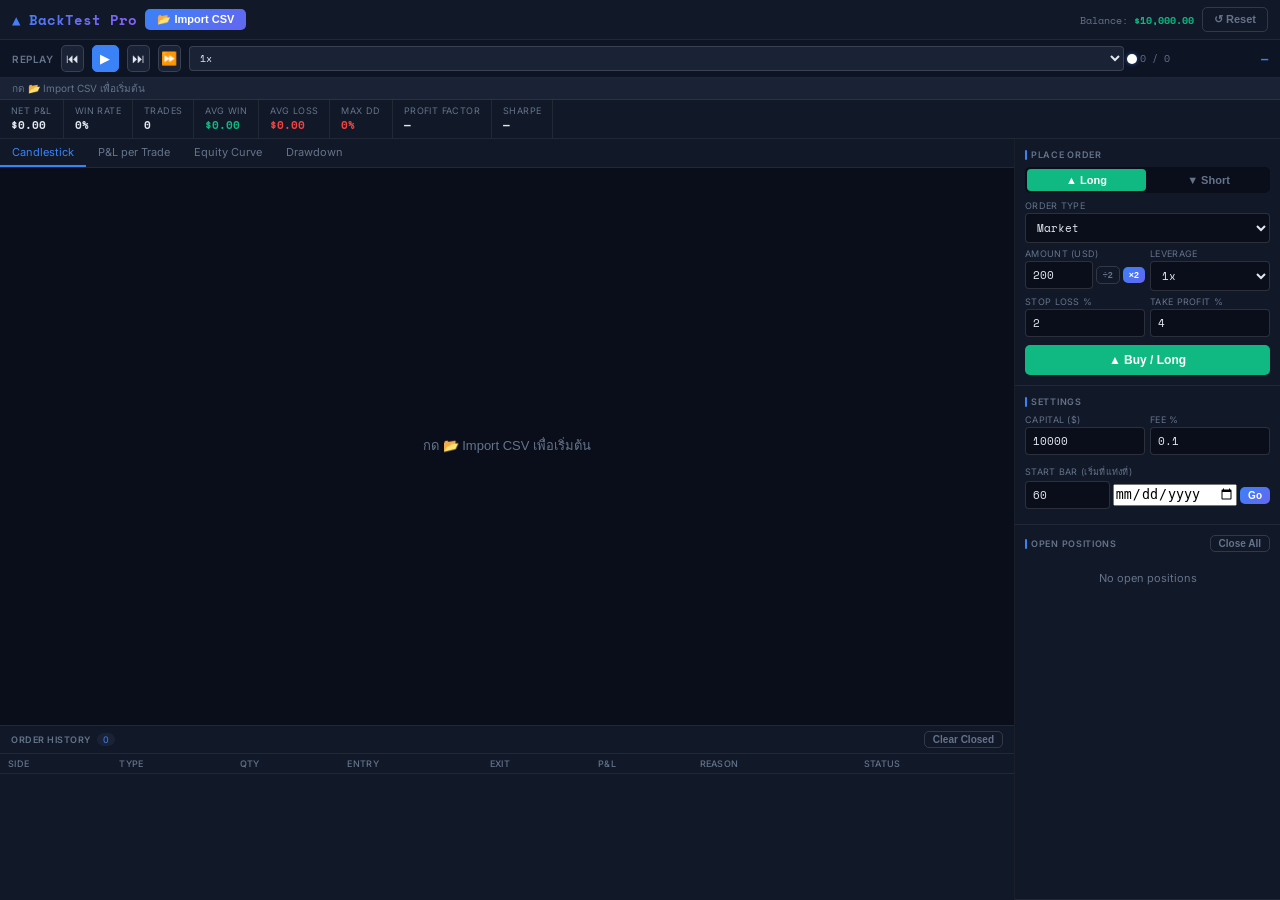
==== backtest-pro.html @ 5b7531d0 "add close all open position" ====
<!DOCTYPE html>
<html lang="th">
<head>
<meta charset="UTF-8">
<meta name="viewport" content="width=device-width, initial-scale=1.0">
<title>BackTest Pro</title>
<link rel="stylesheet" href="style.css">
</head>
<body>

<!-- ── TOP BAR ── -->
<div class="topbar">
  <div class="logo">▲ BackTest Pro</div>

  <!-- CSV info pills (shown when CSV loaded) -->
  <div class="csv-info" id="csvInfo" style="display:none">
    <span class="csv-pill" id="csvSymPill">—</span>
    <span class="tf-pill" id="csvTfPill">—</span>
    <span style="font-size:10px;color:var(--muted)" id="csvRowsPill"></span>
  </div>

  <button class="abtn" style="padding:4px 12px;font-size:11px" onclick="document.getElementById('csvPanel').classList.toggle('show')">📂 Import CSV</button>

  <div class="spacer"></div>
  <div class="bal"><span>Balance: </span><span id="balVal">$10,000.00</span></div>
  <button class="abtn ghost" onclick="resetSession()">↺ Reset</button>
</div>

<!-- ── CSV IMPORT PANEL ── -->
<div class="csv-panel" id="csvPanel">
  <!-- Drop Zone -->
  <div class="drop-zone" id="dropZone">
    <input type="file" accept=".csv" id="csvFileInput" onchange="handleFileSelect(event)">
    <div class="drop-icon">📊</div>
    <div class="drop-title">ลาก CSV จาก TradingView มาวางที่นี่</div>
    <div class="drop-sub">หรือ <span>คลิกเพื่อเลือกไฟล์</span> — รองรับ format: <code style="color:var(--accent)">time,open,high,low,close</code></div>
    <div class="drop-sub" style="margin-top:4px">ชื่อไฟล์ เช่น <code style="color:var(--purple)">PEPPERSTONE_XAUUSD__1W.csv</code> → ระบบจะดึง Symbol และ TF ให้อัตโนมัติ</div>
  </div>

  <!-- Loaded Info -->
  <div class="csv-loaded-info" id="csvLoadedInfo" style="display:none">
    <div class="csv-meta">
      <div class="csv-meta-label">Symbol</div>
      <div class="csv-meta-val" id="metaSym">—</div>
    </div>
    <div class="csv-meta">
      <div class="csv-meta-label">Timeframe</div>
      <div class="csv-meta-val" id="metaTf">—</div>
    </div>
    <div class="csv-meta">
      <div class="csv-meta-label">Bars</div>
      <div class="csv-meta-val" id="metaBars">—</div>
    </div>
    <div class="csv-meta">
      <div class="csv-meta-label">From</div>
      <div class="csv-meta-val" id="metaFrom">—</div>
    </div>
    <div class="csv-meta">
      <div class="csv-meta-label">To</div>
      <div class="csv-meta-val" id="metaTo">—</div>
    </div>
    <button class="csv-close-btn" onclick="clearCsv()">✕ Remove</button>
  </div>
</div>

<!-- ── REPLAY BAR ── -->
<div class="replay-bar">
  <span class="replay-label">Replay</span>
  <button class="rc-btn" onclick="stepBack()">⏮</button>
  <button class="rc-btn play-btn" id="playBtn" onclick="togglePlay()">▶</button>
  <button class="rc-btn" onclick="stepNext()">⏭</button>
  <button class="rc-btn" onclick="goToEnd()">⏩</button>
  <select class="speed-sel" id="speedSel" onchange="S.speed=+this.value">
    <option value="800">0.5x</option>
    <option value="400" selected>1x</option>
    <option value="200">2x</option>
    <option value="80">5x</option>
    <option value="30">10x</option>
  </select>
  <div class="progress-wrap">
    <div class="progress-track" id="pTrack" onclick="seekBar(event)">
      <div class="progress-fill" id="pFill" style="width:0%"></div>
      <div class="progress-thumb" id="pThumb" style="left:0%"></div>
    </div>
  </div>
  <span class="bar-counter" id="barCnt">0 / 0</span>
  <span class="cur-price-el" id="curPriceEl">—</span>
</div>

<!-- STATUS -->
<div class="status-bar">
  <div class="spinner" id="spinner"></div>
  <span id="statusMsg">กด 📂 Import CSV เพื่อเริ่มต้น</span>
</div>

<!-- STATS -->
<div class="stats-bar">
  <div class="stat"><div class="slbl">Net P&L</div><div class="sval w" id="s_pnl">$0.00</div></div>
  <div class="stat"><div class="slbl">Win Rate</div><div class="sval w" id="s_wr">0%</div></div>
  <div class="stat"><div class="slbl">Trades</div><div class="sval w" id="s_tr">0</div></div>
  <div class="stat"><div class="slbl">Avg Win</div><div class="sval g" id="s_aw">$0.00</div></div>
  <div class="stat"><div class="slbl">Avg Loss</div><div class="sval r" id="s_al">$0.00</div></div>
  <div class="stat"><div class="slbl">Max DD</div><div class="sval r" id="s_dd">0%</div></div>
  <div class="stat"><div class="slbl">Profit Factor</div><div class="sval w" id="s_pf">—</div></div>
  <div class="stat"><div class="slbl">Sharpe</div><div class="sval w" id="s_sh">—</div></div>
</div>

<!-- MAIN -->
<div class="main">
  <div class="center">
    <div class="ctabs">
      <div class="ctab active" onclick="setTab(this,'candle')">Candlestick</div>
      <div class="ctab" onclick="setTab(this,'pnl')">P&L per Trade</div>
      <div class="ctab" onclick="setTab(this,'equity')">Equity Curve</div>
      <div class="ctab" onclick="setTab(this,'dd')">Drawdown</div>
    </div>
    <div class="chart-wrap" id="chartWrap"><canvas id="cv"></canvas></div>
    <div class="ord-panel">
      <div class="phdr">
        <span class="ptitle">Order History</span>
        <span class="badge" id="ordCnt">0</span>
        <div style="flex:1"></div>
        <button class="abtn ghost" style="padding:2px 8px;font-size:10px" onclick="clearClosed()">Clear Closed</button>
      </div>
      <div class="tbl-wrap">
        <table>
          <thead><tr>
            <th>Side</th><th>Type</th><th>Qty</th>
            <th>Entry</th><th>Exit</th><th>P&L</th><th>Reason</th><th>Status</th>
          </tr></thead>
          <tbody id="ordBody"></tbody>
        </table>
      </div>
    </div>
  </div>

  <!-- RIGHT PANEL -->
  <div class="right">
    <div class="psec">
      <div class="stitle">Place Order</div>
      <div class="side-tgl">
        <button class="sbtn long active" id="bL" onclick="setSide('long')">▲ Long</button>
        <button class="sbtn short" id="bS" onclick="setSide('short')">▼ Short</button>
      </div>
      <div class="frow">
        <div class="flbl">Order Type</div>
        <select id="oType" onchange="togglePRow()">
          <option value="market">Market</option>
          <option value="limit">Limit</option>
          <option value="stop">Stop Market</option>
        </select>
      </div>
      <div class="frow" id="pRow" style="display:none">
        <div class="flbl">Price</div>
        <input type="number" id="oPrice" placeholder="0.00" step="0.01">
      </div>
      <div class="fg2">
        <div class="frow">
          <div class="flbl">Amount (USD)</div>
          <div style="display:flex;gap:3px;align-items:center">
            <input type="number" id="oQty" value="200" min="1" style="flex:1">
            <button class="abtn ghost" style="padding:3px 6px;font-size:9px;white-space:nowrap" onclick="document.getElementById('oQty').value=Math.round(+document.getElementById('oQty').value/2)">÷2</button>
            <button class="abtn" style="padding:3px 6px;font-size:9px;white-space:nowrap" onclick="document.getElementById('oQty').value=+document.getElementById('oQty').value*2">×2</button>
          </div>
        </div>
        <div class="frow"><div class="flbl">Leverage</div>
          <select id="oLev">
            <option value="1" selected>1x</option><option value="2">2x</option>
            <option value="5">5x</option><option value="10">10x</option><option value="20">20x</option>
          </select>
        </div>
      </div>
      <div class="fg2">
        <div class="frow"><div class="flbl">Stop Loss %</div><input type="number" id="oSL" value="2" min="0" step="0.1"></div>
        <div class="frow"><div class="flbl">Take Profit %</div><input type="number" id="oTP" value="4" min="0" step="0.1"></div>
      </div>
      <button class="subbtn long" id="subBtn" onclick="placeOrder()">▲ Buy / Long</button>
    </div>

    <div class="psec">
      <div class="stitle">Settings</div>
      <div class="fg2">
        <div class="frow"><div class="flbl">Capital ($)</div><input type="number" id="cCap" value="10000" min="100"></div>
        <div class="frow"><div class="flbl">Fee %</div><input type="number" id="cFee" value="0.1" step="0.01"></div>
      </div>
      <div class="frow" style="margin-top:5px">
        <div class="flbl">Start Bar (เริ่มที่แท่งที่)</div>
        <div style="display:flex;gap:3px;align-items:center">
          <input type="number" id="startBarInput" value="60" min="1" style="flex:1" placeholder="Bar #">
          <input type="date" id="startDateInput" style="flex:1" title="Start from date">
          <button class="abtn" style="padding:3px 8px;font-size:10px" onclick="jumpToStartBar()">Go</button>
        </div>
      </div>
    </div>

    <div class="psec" style="flex:1;overflow:hidden;display:flex;flex-direction:column">
      <div class="stitle">
        Open Positions <span style="color:var(--accent);font-size:9px" id="openCount"></span>
        <button class="abtn ghost" style="padding:2px 8px;font-size:10px;margin-left:auto" onclick="closeAllPositions()">Close All</button>
      </div>
      <div class="pos-list" id="posList"><div class="empty">No open positions</div></div>
    </div>
  </div>
</div>

<div class="notif" id="notif"></div>

<script>
// ── STATE ─────────────────────────────────────────────────────────────────
const S = {
  source: 'csv',
  sym: '', tf: '',
  side: 'long', bal: 10000, startBal: 10000,
  allBars: [], visIdx: 0,
  orders: [], oid: 1, tab: 'candle',
  playing: false, playTimer: null, speed: 400,
  csvMeta: null,
  panOffset: 0, isPanning: false, panStartX: 0, panStartOffset: 0,
  viewBars: 80,  // number of visible bars in viewport
  mouseX: 0, mouseY: 0, hoveredBar: null
};

// ── CANVAS ────────────────────────────────────────────────────────────────
const cv = document.getElementById('cv');
const ctx = cv.getContext('2d');
function resize() {
  const r = document.getElementById('chartWrap').getBoundingClientRect();
  const dpr = window.devicePixelRatio || 1;
  cv.width = r.width * dpr; cv.height = r.height * dpr;
  cv.style.width = r.width + 'px'; cv.style.height = r.height + 'px';
  ctx.scale(dpr, dpr); draw();
}
window.addEventListener('resize', resize);

// ── SOURCE SWITCH ─────────────────────────────────────────────────────────
function switchSource(src) {
  S.source = 'csv';
  document.getElementById('csvPanel').classList.add('show');
  if (S.csvMeta) document.getElementById('csvInfo').style.display = 'flex';
}

// ── CSV IMPORT ────────────────────────────────────────────────────────────
// Drag-and-drop
const dropZone = document.getElementById('dropZone');
dropZone.addEventListener('dragover', e => { e.preventDefault(); dropZone.classList.add('drag-over'); });
dropZone.addEventListener('dragleave', () => dropZone.classList.remove('drag-over'));
dropZone.addEventListener('drop', e => {
  e.preventDefault(); dropZone.classList.remove('drag-over');
  const file = e.dataTransfer.files[0];
  if (file) parseCSVFile(file);
});

function handleFileSelect(e) {
  const file = e.target.files[0];
  if (file) parseCSVFile(file);
}

function parseCSVFile(file) {
  setStatus('loading', `กำลังอ่านไฟล์ ${file.name}...`);
  const reader = new FileReader();
  reader.onload = ev => {
    try {
      const text = ev.target.result;
      const meta = parseFilename(file.name);
      const bars = parseCSVText(text);
      if (!bars.length) throw new Error('ไม่พบข้อมูลในไฟล์');

      S.allBars = bars;
      S.csvMeta = { ...meta, filename: file.name };
      S.source = 'csv';
      S.sym = meta.sym;
      S.tf = meta.tf;
      S.visIdx = Math.min(60, bars.length);
      S.orders = []; S.oid = 1;
      S.startBal = +document.getElementById('cCap').value || 10000;
      S.bal = S.startBal;

      // Update UI
      document.getElementById('csvPanel').classList.add('show');

      // Show loaded info
      document.getElementById('csvLoadedInfo').style.display = 'flex';
      document.getElementById('dropZone').style.display = 'none';
      document.getElementById('metaSym').textContent = meta.sym;
      document.getElementById('metaTf').textContent = meta.tf;
      document.getElementById('metaBars').textContent = bars.length;
      document.getElementById('metaFrom').textContent = formatDate(bars[0].t);
      document.getElementById('metaTo').textContent = formatDate(bars[bars.length - 1].t);

      // Set date input min/max values
      const dateInput = document.getElementById('startDateInput');
      dateInput.min = formatDate(bars[0].t);
      dateInput.max = formatDate(bars[bars.length - 1].t);
      dateInput.value = ''; // Clear previous selection

      // Topbar pills
      document.getElementById('csvInfo').style.display = 'flex';
      document.getElementById('csvSymPill').style.display = 'inline-block';
      document.getElementById('csvSymPill').textContent = meta.sym;
      document.getElementById('csvTfPill').textContent = meta.tf;
      document.getElementById('csvRowsPill').textContent = bars.length + ' bars';

      setStatus('ok', `✓ โหลด CSV สำเร็จ: ${meta.sym} ${meta.tf} | ${bars.length} แท่งเทียน | UTC`);
      notif(`📂 โหลด ${meta.sym} ${meta.tf} สำเร็จ — ${bars.length} แท่ง`, 'csv');
      refreshAll();
    } catch (e) {
      setStatus('err', '❌ ' + e.message);
      notif('อ่านไฟล์ไม่ได้: ' + e.message, 'warn');
    }
  };
  reader.readAsText(file);
}

// Parse filename: PEPPERSTONE_XAUUSD__1W.csv → { sym: 'XAUUSD', tf: '1W' }
function parseFilename(name) {
  // Remove extension
  const base = name.replace(/\.csv$/i, '');
  // Split by _ or __
  const parts = base.split(/_{1,2}/);
  // TF is usually last part: 1W, 1D, 4H, 1H, 15, 5, etc.
  const tfMap = { '1W':'1W','1D':'1D','4H':'4H','1H':'1H','30':'30m','15':'15m','5':'5m','1':'1m','1MO':'1Mo','1WK':'1W' };
  let tf = '—', sym = '—';
  const lastPart = parts[parts.length - 1].toUpperCase();
  tf = tfMap[lastPart] || lastPart;
  // Symbol: try 2nd part from common broker_SYMBOL__TF pattern
  if (parts.length >= 2) {
    // Find the part that looks like a symbol (not TF, not exchange name)
    // Usually format: BROKER_SYMBOL__TF or EXCHANGE_SYMBOL_TF
    const candidates = parts.slice(1, -1).filter(p => p && p !== '');
    sym = candidates.join('_') || parts[0];
  } else {
    sym = parts[0];
  }
  return { sym: sym.toUpperCase(), tf };
}

// Parse CSV text: supports time,open,high,low,close (with optional volume)
function parseCSVText(text) {
  const lines = text.trim().split('\n');
  if (lines.length < 2) throw new Error('ไฟล์ต้องมีอย่างน้อย 2 บรรทัด');
  const header = lines[0].toLowerCase().split(',').map(h => h.trim());
  const ti = header.indexOf('time');
  const oi = header.indexOf('open');
  const hi = header.indexOf('high');
  const li = header.indexOf('low');
  const ci = header.indexOf('close');
  if (ti < 0 || oi < 0 || hi < 0 || li < 0 || ci < 0)
    throw new Error('ต้องมีคอลัมน์ time,open,high,low,close');

  const bars = [];
  for (let i = 1; i < lines.length; i++) {
    const row = lines[i].trim();
    if (!row) continue;
    const cols = row.split(',');
    const timeStr = cols[ti]?.trim();
    const o = parseFloat(cols[oi]);
    const h = parseFloat(cols[hi]);
    const l = parseFloat(cols[li]);
    const c = parseFloat(cols[ci]);
    if (!timeStr || isNaN(o) || isNaN(h) || isNaN(l) || isNaN(c)) continue;
    // Parse time: supports Unix timestamps, "2020-07-06", "2020-07-06 00:00:00", "2020-07-06T00:00:00"
    let ts;
    if (/^\d{10}$/.test(timeStr)) {
      // Unix timestamp (10 digits)
      ts = parseInt(timeStr) * 1000; // Convert to milliseconds
    } else if (/^\d{13}$/.test(timeStr)) {
      // Unix timestamp in milliseconds (13 digits)
      ts = parseInt(timeStr);
    } else {
      // Date string format
      ts = Date.parse(timeStr.includes(' ') ? timeStr.replace(' ', 'T') + 'Z' : timeStr + 'T00:00:00Z');
      if (isNaN(ts)) ts = new Date(timeStr).getTime();
    }
    if (isNaN(ts)) continue;
    bars.push({ t: ts, o, h, l, c });
  }
  return bars;
}

function clearCsv() {
  S.allBars = []; S.csvMeta = null; S.visIdx = 0;
  document.getElementById('csvLoadedInfo').style.display = 'none';
  document.getElementById('dropZone').style.display = 'block';
  document.getElementById('csvInfo').style.display = 'none';
  document.getElementById('csvFileInput').value = '';
  document.getElementById('startDateInput').value = '';
  document.getElementById('startDateInput').min = '';
  document.getElementById('startDateInput').max = '';
  setStatus('ok', 'ลบ CSV แล้ว — เลือกไฟล์ใหม่หรือสลับไป Yahoo Finance');
  refreshAll();
}

function formatDate(ms) {
  const d = new Date(ms);
  return d.getUTCFullYear() + '-' + String(d.getUTCMonth()+1).padStart(2,'0') + '-' + String(d.getUTCDate()).padStart(2,'0');
}


// ── REPLAY ────────────────────────────────────────────────────────────────
function bars() { return S.allBars.slice(0, S.visIdx); }
function lastBar() { return S.allBars[S.visIdx-1] || null; }

function jumpToStartBar() {
  let targetBar = null;
  
  // Check if date input has a value
  const dateInput = document.getElementById('startDateInput').value;
  const barInput = document.getElementById('startBarInput').value;
  
  if (dateInput) {
    // Find the bar closest to the selected date
    const targetDate = new Date(dateInput + 'T00:00:00Z').getTime();
    let closestIdx = 0;
    let minDiff = Math.abs(S.allBars[0].t - targetDate);
    
    for (let i = 1; i < S.allBars.length; i++) {
      const diff = Math.abs(S.allBars[i].t - targetDate);
      if (diff < minDiff) {
        minDiff = diff;
        closestIdx = i;
      }
    }
    targetBar = closestIdx + 1; // Convert to 1-based index
    // Update the bar input to show the found bar number
    document.getElementById('startBarInput').value = targetBar;
  } else if (barInput) {
    targetBar = +barInput;
  }
  
  if (!targetBar || targetBar < 1 || targetBar > S.allBars.length) {
    notif('Bar number out of range', 'warn'); 
    return; 
  }
  
  stopPlay();
  S.visIdx = targetBar;
  S.orders = []; S.oid = 1;
  S.startBal = +document.getElementById('cCap').value || 10000;
  S.bal = S.startBal;
  S.panOffset = 0;
  refreshAll();
  notif(`เริ่ม backtest ที่แท่งที่ ${targetBar}${dateInput ? ' (จากวันที่ ' + dateInput + ')' : ''}`, 'info');
}

function stepNext() { if (S.visIdx >= S.allBars.length) { stopPlay(); return; } S.visIdx++; checkSLTP(); refreshAll(); }
function stepBack() { if (S.visIdx <= 1) return; S.visIdx--; refreshAll(); }
function goToEnd() { stopPlay(); while (S.visIdx < S.allBars.length) { S.visIdx++; checkSLTP(); } refreshAll(); }
function togglePlay() { S.playing ? stopPlay() : startPlay(); }
function startPlay() {
  if (S.visIdx >= S.allBars.length) return;
  S.playing = true;
  document.getElementById('playBtn').textContent = '⏸';
  document.getElementById('playBtn').classList.add('playing');
  tick();
}
function stopPlay() {
  S.playing = false; clearTimeout(S.playTimer);
  document.getElementById('playBtn').textContent = '▶';
  document.getElementById('playBtn').classList.remove('playing');
}
function tick() {
  if (!S.playing) return;
  S.playTimer = setTimeout(() => { stepNext(); if (S.visIdx < S.allBars.length) tick(); else stopPlay(); }, S.speed);
}
function seekBar(e) {
  const r = document.getElementById('pTrack').getBoundingClientRect();
  const pct = Math.max(0, Math.min(1, (e.clientX - r.left) / r.width));
  const newIdx = Math.max(1, Math.round(pct * S.allBars.length));
  if (newIdx > S.visIdx) { S.visIdx = newIdx; checkSLTP(); } else S.visIdx = newIdx;
  refreshAll();
}

// ── SL / TP ───────────────────────────────────────────────────────────────
function checkSLTP() {
  const lb = lastBar(); if (!lb) return;
  const fee = +document.getElementById('cFee').value / 100;
  S.orders.filter(o => o.status === 'open').forEach(o => {
    if (o.sl) { const hit = o.side==='long' ? lb.l<=o.sl : lb.h>=o.sl; if (hit) { autoClose(o,o.sl,'SL',fee); return; } }
    if (o.tp) { const hit = o.side==='long' ? lb.h>=o.tp : lb.l<=o.tp; if (hit) { autoClose(o,o.tp,'TP',fee); } }
  });
}
function autoClose(o, xp, reason, feeRate) {
  const xFee = o.qty * o.lev * feeRate;
  const diff = o.side==='long' ? xp-o.ep : o.ep-xp;
  const pnl = (diff/o.ep)*o.qty*o.lev - o.fee - xFee;
  o.status='closed'; o.xp=xp; o.closeTime=lastBar()?.t||Date.now(); o.pnl=+pnl.toFixed(2); o.reason=reason;
  S.bal += o.qty+pnl;
  setTimeout(() => notif(`${reason} Hit! ${o.side.toUpperCase()} @ ${fmtP(xp)} | P&L: ${pnl>=0?'+':''}$${pnl.toFixed(2)}`, reason==='SL'?'neg':'pos'), 10);
}

// ── DRAW ──────────────────────────────────────────────────────────────────

// Chart panning
cv.addEventListener('mousedown', e => {
  if (S.tab !== 'candle') return;
  S.isPanning = true;
  S.panStartX = e.clientX;
  S.panStartOffset = S.panOffset;
  cv.style.cursor = 'grabbing';
});
cv.addEventListener('mousemove', e => {
  const rect = cv.getBoundingClientRect();
  S.mouseX = e.clientX - rect.left;
  S.mouseY = e.clientY - rect.top;
  
  if (S.isPanning) {
    const data = bars();
    if (!data.length) return;
    const W = cv.width / (window.devicePixelRatio || 1);
    const pad = {l:6, r:80};
    const cW = (W - pad.l - pad.r) / Math.min(data.length, S.viewBars);
    const dx = e.clientX - S.panStartX;
    S.panOffset = S.panStartOffset + Math.round(dx / cW);
    draw();
  } else if (S.tab === 'candle') {
    checkHover();
  }
});
window.addEventListener('mouseup', () => {
  if (S.isPanning) { S.isPanning = false; cv.style.cursor = 'crosshair'; }
});
cv.addEventListener('wheel', e => {
  if (S.tab !== 'candle') return;
  e.preventDefault();
  S.viewBars = Math.max(20, Math.min(bars().length, S.viewBars + (e.deltaY > 0 ? 10 : -10)));
  draw();
}, { passive: false });
cv.style.cursor = 'crosshair';

function draw() {
  const W = cv.width/(window.devicePixelRatio||1);
  const H = cv.height/(window.devicePixelRatio||1);
  ctx.clearRect(0,0,W,H); ctx.fillStyle='#0a0e1a'; ctx.fillRect(0,0,W,H);
  const pad = {l:6,r:80,t:10,b:70};
  const data = bars();
  if (!data.length) {
    ctx.fillStyle='#64748b'; ctx.font='13px Inter,sans-serif'; ctx.textAlign='center';
    ctx.fillText(S.allBars.length === 0 ? 'กด 📂 Import CSV เพื่อเริ่มต้น' : 'ไม่มีข้อมูล', W/2, H/2);
    return;
  }
  if (S.tab==='candle') drawCandle(W,H,pad,data);
  else if (S.tab==='pnl') drawPnl(W,H,pad);
  else if (S.tab==='equity') drawLine(W,H,pad,'equity');
  else drawLine(W,H,pad,'dd');
}

function grid(W,H,pad,yMn,yMx,n,fmtY) {
  ctx.strokeStyle='rgba(255,255,255,0.04)'; ctx.lineWidth=1;
  for (let i=0;i<=n;i++) {
    const y=pad.t+(H-pad.t-pad.b)*i/n;
    ctx.beginPath(); ctx.moveTo(pad.l,y); ctx.lineTo(W-pad.r,y); ctx.stroke();
    const v=yMx-(yMx-yMn)*i/n;
    ctx.fillStyle='#64748b'; ctx.font='9px Space Mono,monospace'; ctx.textAlign='left';
    ctx.fillText(fmtY(v), W-pad.r+3, y+3);
  }
}

function fmtP(v) {
  if (v===undefined||v===null||isNaN(v)) return '—';
  const a=Math.abs(v);
  if (a>=10000) return '$'+v.toLocaleString('en',{maximumFractionDigits:0});
  if (a>=100)   return '$'+v.toFixed(2);
  if (a>=1)     return '$'+v.toFixed(3);
  return '$'+v.toFixed(5);
}
function fmtT(ms) {
  const d=new Date(ms);
  const tf=S.tf;
  if (tf==='1wk'||tf==='1W'||tf==='1mo'||tf==='1Mo')
    return (d.getUTCMonth()+1)+'/'+d.getUTCDate()+'/'+String(d.getUTCFullYear()).slice(2);
  return (d.getUTCMonth()+1)+'/'+d.getUTCDate()+' '+String(d.getUTCHours()).padStart(2,'0')+':'+String(d.getUTCMinutes()).padStart(2,'0');
}
function fmtTShort(ms) {
  const d=new Date(ms);
  const tf=S.tf;
  const dd=String(d.getUTCDate()).padStart(2,'0');
  const mm=String(d.getUTCMonth()+1).padStart(2,'0');
  const yy=String(d.getUTCFullYear()).slice(2);
  if (tf==='1wk'||tf==='1W'||tf==='1mo'||tf==='1Mo'||tf==='1D'||tf==='1d')
    return dd+'/'+mm+'/'+yy;
  return dd+'/'+mm+' '+String(d.getUTCHours()).padStart(2,'0')+':'+String(d.getUTCMinutes()).padStart(2,'0');
}

function checkHover() {
  const data = bars();
  if (!data.length) {
    S.hoveredBar = null;
    return;
  }
  
  const W = cv.width / (window.devicePixelRatio || 1);
  const H = cv.height / (window.devicePixelRatio || 1);
  const pad = {l:6, r:80, t:10, b:70};
  
  // Calculate viewport
  const totalBars = data.length;
  let endIdx = totalBars + S.panOffset;
  let startIdx = endIdx - S.viewBars;
  if (startIdx < 0) { startIdx = 0; endIdx = Math.min(S.viewBars, totalBars); }
  if (endIdx > totalBars) { endIdx = totalBars; startIdx = Math.max(0, endIdx - S.viewBars); }
  const visData = data.slice(startIdx, endIdx);
  
  const cW = (W - pad.l - pad.r) / Math.max(visData.length, 1);
  
  // Check which bar is hovered
  let hoveredBar = null;
  for (let i = 0; i < visData.length; i++) {
    const barX = pad.l + (i + 0.5) * cW;
    if (Math.abs(S.mouseX - barX) <= cW / 2) {
      hoveredBar = visData[i];
      break;
    }
  }
  
  if (hoveredBar !== S.hoveredBar) {
    S.hoveredBar = hoveredBar;
    draw();
  }
}

function drawTooltip(W, H, pad) {
  if (!S.hoveredBar || S.tab !== 'candle') return;
  
  const d = new Date(S.hoveredBar.t);
  const dateStr = d.getUTCFullYear() + '-' + 
    String(d.getUTCMonth() + 1).padStart(2, '0') + '-' + 
    String(d.getUTCDate()).padStart(2, '0');
  const priceStr = `O: ${fmtP(S.hoveredBar.o)} H: ${fmtP(S.hoveredBar.h)} L: ${fmtP(S.hoveredBar.l)} C: ${fmtP(S.hoveredBar.c)}`;
  
  const padding = 8;
  const lineHeight = 16;
  const boxWidth = Math.max(ctx.measureText(dateStr).width, ctx.measureText(priceStr).width) + padding * 2;
  const boxHeight = lineHeight * 2 + padding * 2;
  
  let tooltipX = S.mouseX + 15;
  let tooltipY = S.mouseY - boxHeight - 10;
  
  // Keep tooltip within canvas bounds
  if (tooltipX + boxWidth > W) tooltipX = S.mouseX - boxWidth - 15;
  if (tooltipY < 0) tooltipY = S.mouseY + 15;
  
  // Draw tooltip background
  ctx.fillStyle = 'rgba(30, 30, 30, 0.95)';
  ctx.fillRect(tooltipX, tooltipY, boxWidth, boxHeight);
  
  // Draw tooltip border
  ctx.strokeStyle = 'rgba(255, 255, 255, 0.2)';
  ctx.lineWidth = 1;
  ctx.strokeRect(tooltipX, tooltipY, boxWidth, boxHeight);
  
  // Draw tooltip text
  ctx.fillStyle = '#ffffff';
  ctx.font = '12px Inter, sans-serif';
  ctx.textAlign = 'left';
  ctx.textBaseline = 'middle';
  
  ctx.fillText(dateStr, tooltipX + padding, tooltipY + lineHeight / 2);
  ctx.fillText(priceStr, tooltipX + padding, tooltipY + lineHeight + lineHeight / 2);
}

function drawCandle(W,H,pad,data) {
  // Pan viewport: show only S.viewBars candles with panOffset
  const totalBars = data.length;
  let endIdx = totalBars + S.panOffset;
  let startIdx = endIdx - S.viewBars;
  // Clamp
  if (startIdx < 0) { startIdx = 0; endIdx = Math.min(S.viewBars, totalBars); }
  if (endIdx > totalBars) { endIdx = totalBars; startIdx = Math.max(0, endIdx - S.viewBars); }
  const visData = data.slice(startIdx, endIdx);
  if (!visData.length) return;

  const vs=visData.flatMap(d=>[d.h,d.l]);
  let yMn=Math.min(...vs),yMx=Math.max(...vs);
  const mg=(yMx-yMn)*.06; yMn-=mg; yMx+=mg;
  const cW=(W-pad.l-pad.r)/Math.max(visData.length,1);
  const bW=Math.max(1,cW*.65);
  grid(W,H,pad,yMn,yMx,6,fmtP);
  const toY=v=>pad.t+(yMx-v)/(yMx-yMn)*(H-pad.t-pad.b);

  // X labels — show date on every bar
  ctx.fillStyle='#64748b'; ctx.font='8px Space Mono,monospace';
  const useRotate = cW < 50;
  for (let i=0;i<visData.length;i++) {
    const lx = pad.l+(i+.5)*cW;
    const ly = H-pad.b+6;
    const label = fmtTShort(visData[i].t);
    ctx.save();
    if (useRotate) {
      ctx.translate(lx, ly);
      ctx.rotate(-Math.PI/4);
      ctx.textAlign='right'; ctx.textBaseline='middle';
      ctx.fillText(label, 0, 0);
    } else {
      ctx.textAlign='center'; ctx.textBaseline='top';
      ctx.fillText(label, lx, ly);
    }
    ctx.restore();
  }

  // Candles
  visData.forEach((d,i) => {
    const x=pad.l+(i+.5)*cW;
    const isUp=d.c>=d.o;
    const col=isUp?'#10b981':'#ef4444';
    ctx.strokeStyle=col; ctx.fillStyle=col; ctx.lineWidth=1;
    ctx.beginPath(); ctx.moveTo(x,toY(d.h)); ctx.lineTo(x,toY(d.l)); ctx.stroke();
    const bT=toY(Math.max(d.o,d.c)), bB=toY(Math.min(d.o,d.c));
    ctx.fillRect(x-bW/2, bT, bW, Math.max(1,bB-bT));
  });

  // Order markers (need to remap to viewport)
  S.orders.forEach(ord => {
    const idx=S.allBars.findIndex(b=>b.t>=ord.time);
    const visI = idx - startIdx;
    if (visI<0||visI>=visData.length) return;
    const x=pad.l+(visI+.5)*cW;
    const y=toY(ord.ep);
    const isL=ord.side==='long';
    ctx.fillStyle=isL?'#10b981':'#ef4444';
    ctx.strokeStyle='rgba(255,255,255,0.7)'; ctx.lineWidth=1;
    ctx.beginPath();
    if (isL){ctx.moveTo(x,y-7);ctx.lineTo(x-5,y+3);ctx.lineTo(x+5,y+3);}
    else{ctx.moveTo(x,y+7);ctx.lineTo(x-5,y-3);ctx.lineTo(x+5,y-3);}
    ctx.closePath(); ctx.fill(); ctx.stroke();
    if (ord.status==='open') {
      const dline=(price,col,lbl)=>{
        if (!price||price<yMn||price>yMx) return;
        const py=toY(price);
        ctx.strokeStyle=col; ctx.lineWidth=1; ctx.setLineDash([3,3]);
        ctx.beginPath(); ctx.moveTo(x,py); ctx.lineTo(W-pad.r,py); ctx.stroke();
        ctx.setLineDash([]);
        ctx.fillStyle=col; ctx.font='8px Space Mono,monospace'; ctx.textAlign='left';
        ctx.fillText(lbl+' '+fmtP(price), W-pad.r+3, py+3);
      };
      dline(ord.sl,'rgba(239,68,68,0.65)','SL');
      dline(ord.tp,'rgba(16,185,129,0.65)','TP');
    }
  });

  // Current price line
  const lastVisIdx = visData.length - 1;
  const last=visData[lastVisIdx];
  const py=toY(last.c);
  const isUp=last.c>=last.o;
  ctx.strokeStyle=isUp?'rgba(16,185,129,0.5)':'rgba(239,68,68,0.5)';
  ctx.lineWidth=1; ctx.setLineDash([4,3]);
  ctx.beginPath(); ctx.moveTo(pad.l,py); ctx.lineTo(W-pad.r,py); ctx.stroke(); ctx.setLineDash([]);
  ctx.fillStyle=isUp?'#10b981':'#ef4444';
  ctx.font='bold 9px Space Mono,monospace'; ctx.textAlign='left';
  ctx.fillText(fmtP(last.c), W-pad.r+3, py+3);
  if (endIdx === totalBars) {
    ctx.fillStyle='rgba(59,130,246,0.9)';
    ctx.beginPath(); ctx.arc(pad.l+(lastVisIdx+.5)*cW, toY(last.c), 3, 0, Math.PI*2); ctx.fill();
  }
  
  // Draw tooltip on hover
  drawTooltip(W, H, pad);
}

function drawPnl(W,H,pad) {
  const cl=S.orders.filter(o=>o.status==='closed');
  if (!cl.length){noData(W,H,'No closed trades yet');return;}
  const vals=cl.map(o=>o.pnl);
  const mx=Math.max(Math.abs(Math.min(...vals)),Math.abs(Math.max(...vals)),1);
  const yMn=-mx*1.2,yMx=mx*1.2;
  grid(W,H,pad,yMn,yMx,6,v=>(v>=0?'+':'')+' $'+Math.abs(v).toFixed(0));
  const zero=pad.t+yMx/(yMx-yMn)*(H-pad.t-pad.b);
  ctx.strokeStyle='rgba(255,255,255,0.12)'; ctx.lineWidth=1;
  ctx.beginPath(); ctx.moveTo(pad.l,zero); ctx.lineTo(W-pad.r,zero); ctx.stroke();
  const bW=Math.max(2,(W-pad.l-pad.r)/cl.length*.68);
  cl.forEach((o,i)=>{
    const x=pad.l+(i+.5)*(W-pad.l-pad.r)/cl.length;
    const y=pad.t+(yMx-o.pnl)/(yMx-yMn)*(H-pad.t-pad.b);
    ctx.fillStyle=o.pnl>=0?'rgba(16,185,129,.75)':'rgba(239,68,68,.75)';
    if (o.pnl>=0) ctx.fillRect(x-bW/2,y,bW,zero-y); else ctx.fillRect(x-bW/2,zero,bW,y-zero);
  });
  ctx.fillStyle='#64748b'; ctx.font='9px Inter'; ctx.textAlign='center';
  const st=Math.max(1,Math.floor(cl.length/8));
  cl.forEach((_,i)=>{if(i%st===0)ctx.fillText('#'+(i+1),pad.l+(i+.5)*(W-pad.l-pad.r)/cl.length,H-pad.b+13);});
}

function drawLine(W,H,pad,mode) {
  const cl=S.orders.filter(o=>o.status==='closed').sort((a,b)=>a.time-b.time);
  let pts=[];
  if (mode==='equity'){let eq=S.startBal;pts=[{t:S.allBars[0]?.t||Date.now(),v:eq}];cl.forEach(o=>{eq+=o.pnl;pts.push({t:o.closeTime||o.time,v:+eq.toFixed(2)});});}
  else{let eq=S.startBal,pk=S.startBal;pts=[{t:S.allBars[0]?.t||Date.now(),v:0}];cl.forEach(o=>{eq+=o.pnl;if(eq>pk)pk=eq;pts.push({t:o.closeTime||o.time,v:pk>0?+((eq-pk)/pk*100).toFixed(2):0});});}
  if (pts.length<2){noData(W,H,'Place and close trades to see this chart');return;}
  const vals=pts.map(p=>p.v);
  let yMn=Math.min(...vals),yMx=Math.max(...vals);
  const mg=(yMx-yMn)*.1||1; yMn-=mg; yMx+=mg;
  grid(W,H,pad,yMn,yMx,6,mode==='equity'?fmtP:v=>v.toFixed(1)+'%');
  const col=mode==='equity'?'#6366f1':'#ef4444';
  const fc=mode==='equity'?'rgba(99,102,241,0.07)':'rgba(239,68,68,0.07)';
  const tMn=pts[0].t,tR=(pts[pts.length-1].t-tMn)||1;
  const toX=t=>pad.l+(t-tMn)/tR*(W-pad.l-pad.r);
  const toY=v=>pad.t+(yMx-v)/(yMx-yMn)*(H-pad.t-pad.b);
  ctx.beginPath(); ctx.moveTo(toX(pts[0].t),toY(pts[0].v));
  pts.forEach(p=>ctx.lineTo(toX(p.t),toY(p.v)));
  ctx.lineTo(toX(pts[pts.length-1].t),H-pad.b); ctx.lineTo(toX(pts[0].t),H-pad.b);
  ctx.closePath(); ctx.fillStyle=fc; ctx.fill();
  ctx.beginPath(); ctx.strokeStyle=col; ctx.lineWidth=2;
  pts.forEach((p,i)=>{i?ctx.lineTo(toX(p.t),toY(p.v)):ctx.moveTo(toX(p.t),toY(p.v));});
  ctx.stroke();
  ctx.fillStyle=col;
  pts.forEach(p=>{ctx.beginPath();ctx.arc(toX(p.t),toY(p.v),2.5,0,Math.PI*2);ctx.fill();});
  ctx.fillStyle='#64748b'; ctx.font='9px Inter'; ctx.textAlign='center';
  const st=Math.max(1,Math.floor(pts.length/6));
  pts.forEach((p,i)=>{if(i%st===0)ctx.fillText(fmtT(p.t),toX(p.t),H-pad.b+13);});
}

function noData(W,H,msg){ctx.fillStyle='#64748b';ctx.font='12px Inter,sans-serif';ctx.textAlign='center';ctx.fillText(msg,W/2,H/2);}

// ── STATS ─────────────────────────────────────────────────────────────────
function updateStats() {
  const cl=S.orders.filter(o=>o.status==='closed');
  const pnl=cl.reduce((s,o)=>s+o.pnl,0);
  const wins=cl.filter(o=>o.pnl>0),loss=cl.filter(o=>o.pnl<=0);
  const wr=cl.length?((wins.length/cl.length)*100).toFixed(1):0;
  const aw=wins.length?(wins.reduce((s,o)=>s+o.pnl,0)/wins.length).toFixed(2):0;
  const al=loss.length?Math.abs(loss.reduce((s,o)=>s+o.pnl,0)/loss.length).toFixed(2):0;
  let eq=S.startBal,pk=S.startBal,mdd=0;
  [...cl].sort((a,b)=>a.time-b.time).forEach(o=>{eq+=o.pnl;if(eq>pk)pk=eq;const dd=pk>0?(pk-eq)/pk*100:0;if(dd>mdd)mdd=dd;});
  const gw=wins.reduce((s,o)=>s+o.pnl,0),gl=Math.abs(loss.reduce((s,o)=>s+o.pnl,0));
  const pf=gl>0?(gw/gl).toFixed(2):(gw>0?'∞':'—');
  let sh='—';
  if(cl.length>1){const ps=cl.map(o=>o.pnl),m=ps.reduce((a,b)=>a+b,0)/ps.length,sd=Math.sqrt(ps.reduce((s,v)=>s+(v-m)**2,0)/ps.length);sh=sd>0?(m/sd*Math.sqrt(252)).toFixed(2):'—';}
  const set=(id,v,c)=>{const e=document.getElementById(id);e.textContent=v;e.className='sval '+c;};
  set('s_pnl',(pnl>=0?'+':'')+'$'+Math.abs(pnl).toFixed(2),pnl>=0?'g':'r');
  set('s_wr',wr+'%','w');set('s_tr',cl.length,'w');
  set('s_aw','$'+aw,'g');set('s_al','-$'+al,'r');
  set('s_dd',mdd.toFixed(1)+'%','r');set('s_pf',pf,'w');set('s_sh',sh,'w');
}
function syncBal(){
  const pnl=S.orders.filter(o=>o.status==='closed').reduce((s,o)=>s+o.pnl,0);
  S.bal=S.startBal+pnl;
  const el=document.getElementById('balVal');
  el.textContent='$'+S.bal.toFixed(2);
  el.style.color=pnl>=0?'var(--green)':'var(--red)';
}
function updateProgressBar(){
  const pct=S.allBars.length?(S.visIdx/S.allBars.length)*100:0;
  document.getElementById('pFill').style.width=pct+'%';
  document.getElementById('pThumb').style.left=pct+'%';
  document.getElementById('barCnt').textContent=S.visIdx+' / '+S.allBars.length;
  const lb=lastBar();
  document.getElementById('curPriceEl').textContent=lb?fmtP(lb.c):'—';
}

function renderOrders(){
  const body=document.getElementById('ordBody');
  const all=[...S.orders].reverse();
  document.getElementById('ordCnt').textContent=all.length;
  if(!all.length){body.innerHTML='<tr><td colspan="8" style="text-align:center;color:var(--muted);padding:12px">No orders yet</td></tr>';return;}
  body.innerHTML=all.map(o=>{
    const pnlTxt=o.status==='closed'?(o.pnl>=0?'+':'')+'$'+o.pnl.toFixed(2):'—';
    const pc=o.status==='closed'?(o.pnl>=0?'var(--green)':'var(--red)'):'var(--muted)';
    const rTag=o.reason?`<span class="tag tag-${o.reason.toLowerCase()}">${o.reason}</span>`:(o.status==='closed'?'<span class="tag tag-manual">Manual</span>':'—');
    return`<tr>
      <td><span class="tag tag-${o.side}">${o.side.toUpperCase()}</span></td>
      <td style="color:var(--muted)">${o.type}</td>
      <td style="font-family:'Space Mono',monospace">$${o.qty}</td>
      <td style="font-family:'Space Mono',monospace">${fmtP(o.ep)}</td>
      <td style="font-family:'Space Mono',monospace">${o.xp?fmtP(o.xp):'—'}</td>
      <td style="font-family:'Space Mono',monospace;color:${pc};font-weight:700">${pnlTxt}</td>
      <td>${rTag}</td>
      <td><span class="tag tag-${o.status}">${o.status}</span></td>
    </tr>`;
  }).join('');
}

function renderPos(){
  const list=document.getElementById('posList');
  const open=S.orders.filter(o=>o.status==='open');
  document.getElementById('openCount').textContent=open.length?`(${open.length})`:'';
  if(!open.length){list.innerHTML='<div class="empty">No open positions</div>';return;}
  const lb=lastBar();const cur=lb?lb.c:0;
  list.innerHTML=open.map(o=>{
    const unr=o.side==='long'?(cur-o.ep)*o.qty*o.lev/o.ep:(o.ep-cur)*o.qty*o.lev/o.ep;
    const c=unr>=0?'var(--green)':'var(--red)';
    return`<div class="pcard">
      <div class="pcard-row">
        <div><span class="psl ${o.side}">${o.side.toUpperCase()} ${o.lev}x</span>
          <span class="pdet" style="margin-left:5px">$${o.qty} @ ${fmtP(o.ep)}</span></div>
        <div style="display:flex;align-items:center">
          <span class="ppnl" style="color:${c}">${unr>=0?'+':''}$${unr.toFixed(2)}</span>
          <button class="cbtn" onclick="closePos(${o.id})">Close</button>
        </div>
      </div>
      <div class="pcard-row" style="margin-top:3px">
        <span class="pdet">SL:<span style="color:#f87171"> ${o.sl?fmtP(o.sl):'—'}</span></span>
        <span class="pdet">TP:<span style="color:#34d399"> ${o.tp?fmtP(o.tp):'—'}</span></span>
        <span class="pdet">Now:<span style="color:var(--text)"> ${fmtP(cur)}</span></span>
      </div>
    </div>`;
  }).join('');
}

function refreshAll(){draw();updateProgressBar();updateStats();syncBal();renderPos();renderOrders();}

// ── ORDERS ────────────────────────────────────────────────────────────────
function placeOrder(){
  if(!S.allBars.length){notif('โหลดข้อมูลก่อนครับ','warn');return;}
  const type=document.getElementById('oType').value;
  const qty=+document.getElementById('oQty').value;
  const lev=+document.getElementById('oLev').value;
  const slP=+document.getElementById('oSL').value/100;
  const tpP=+document.getElementById('oTP').value/100;
  const fee=+document.getElementById('cFee').value/100;
  if(!qty||qty<=0){notif('กรอก Amount','info');return;}
  if(qty>S.bal){notif('Balance ไม่พอ','info');return;}
  const lb=lastBar();const cur=lb?lb.c:0;
  let ep=cur;
  if(type!=='market'){ep=+document.getElementById('oPrice').value;if(!ep){notif('กรอก Price','info');return;}}
  const sl=slP>0?(S.side==='long'?ep*(1-slP):ep*(1+slP)):null;
  const tp=tpP>0?(S.side==='long'?ep*(1+tpP):ep*(1-tpP)):null;
  const ord={id:S.oid++,sym:S.sym,side:S.side,type,qty,lev,ep,sl,tp,fee:qty*lev*fee,status:'open',pnl:0,time:lb?.t||Date.now()};
  S.orders.push(ord);S.bal-=qty;
  refreshAll();
  notif((S.side==='long'?'▲ Long':'▼ Short')+' @ '+fmtP(ep)+' — กด ▶ Play',S.side==='long'?'pos':'neg');
}

function closePos(id){
  const o=S.orders.find(x=>x.id===id);if(!o||o.status!=='open')return;
  const lb=lastBar();const cur=lb?lb.c:0;
  const fee=+document.getElementById('cFee').value/100;
  const xFee=o.qty*o.lev*fee;
  const diff=o.side==='long'?cur-o.ep:o.ep-cur;
  const pnl=(diff/o.ep)*o.qty*o.lev-o.fee-xFee;
  o.status='closed';o.xp=cur;o.closeTime=lb?.t||Date.now();o.pnl=+pnl.toFixed(2);o.reason='Manual';
  S.bal+=o.qty+pnl;refreshAll();
  notif('Closed @ '+fmtP(cur)+' | P&L: '+(pnl>=0?'+':'')+'$'+pnl.toFixed(2),pnl>=0?'pos':'neg');
}

function closeAllPositions(){
  const openOrders=S.orders.filter(o=>o.status==='open');
  if(!openOrders.length){notif('No open positions to close','info');return;}
  const lb=lastBar();const cur=lb?lb.c:0;
  const fee=+document.getElementById('cFee').value/100;
  let totalPnl=0;
  let closedCount=0;
  
  openOrders.forEach(o=>{
    const xFee=o.qty*o.lev*fee;
    const diff=o.side==='long'?cur-o.ep:o.ep-cur;
    const pnl=(diff/o.ep)*o.qty*o.lev-o.fee-xFee;
    o.status='closed';o.xp=cur;o.closeTime=lb?.t||Date.now();o.pnl=+pnl.toFixed(2);o.reason='Manual';
    S.bal+=o.qty+pnl;
    totalPnl+=pnl;
    closedCount++;
  });
  
  refreshAll();
  notif(`Closed ${closedCount} position${closedCount>1?'s':''} @ ${fmtP(cur)} | Total P&L: `+(totalPnl>=0?'+':'')+'$'+totalPnl.toFixed(2),totalPnl>=0?'pos':'neg');
}

// ── UI ────────────────────────────────────────────────────────────────────
function setSide(s){
  S.side=s;
  document.getElementById('bL').classList.toggle('active',s==='long');
  document.getElementById('bS').classList.toggle('active',s==='short');
  const b=document.getElementById('subBtn');b.className='subbtn '+s;
  b.textContent=s==='long'?'▲ Buy / Long':'▼ Sell / Short';
}
function togglePRow(){document.getElementById('pRow').style.display=document.getElementById('oType').value==='market'?'none':'flex';}
function setTab(el,t){S.tab=t;document.querySelectorAll('.ctab').forEach(b=>b.classList.remove('active'));el.classList.add('active');draw();}
function clearClosed(){S.orders=S.orders.filter(o=>o.status==='open');renderOrders();draw();}
function resetSession(){
  stopPlay();S.orders=[];S.oid=1;
  S.visIdx=Math.min(60,S.allBars.length);
  S.startBal=+document.getElementById('cCap').value||10000;
  S.bal=S.startBal;refreshAll();
}
function setStatus(type,msg){
  document.getElementById('spinner').style.display=type==='loading'?'block':'none';
  const el=document.getElementById('statusMsg');el.textContent=msg;
  el.style.color=type==='err'?'var(--red)':type==='ok'?'var(--green)':type==='warn'?'var(--yellow)':'var(--muted)';
}
function notif(msg,type){
  const el=document.getElementById('notif');el.textContent=msg;
  el.className='notif '+type+' show';
  clearTimeout(el._t);el._t=setTimeout(()=>el.classList.remove('show'),3500);
}

// ── INIT ──────────────────────────────────────────────────────────────────
resize();
// Start on Yahoo Finance tab
fetchYf();
</script>
</body>
</html>
---- style.css ----
@import url('https://fonts.googleapis.com/css2?family=Space+Mono:wght@400;700&family=Inter:wght@300;400;500;600&display=swap');
:root{
  --bg:#0a0e1a;--bg2:#111827;--bg3:#1a2235;
  --border:rgba(255,255,255,0.07);--border2:rgba(255,255,255,0.14);
  --text:#e2e8f0;--muted:#64748b;
  --accent:#3b82f6;--accent2:#6366f1;
  --green:#10b981;--red:#ef4444;--yellow:#f59e0b;--purple:#8b5cf6;
}
*{margin:0;padding:0;box-sizing:border-box;}
body{font-family:'Inter',sans-serif;background:var(--bg);color:var(--text);font-size:13px;height:100vh;overflow:hidden;display:flex;flex-direction:column;}

/* ── TOPBAR ── */
.topbar{display:flex;align-items:center;gap:8px;padding:7px 12px;background:var(--bg2);border-bottom:1px solid var(--border);flex-shrink:0;flex-wrap:wrap;}
.logo{font-family:'Space Mono',monospace;font-size:14px;font-weight:700;background:linear-gradient(135deg,#3b82f6,#8b5cf6);-webkit-background-clip:text;-webkit-text-fill-color:transparent;white-space:nowrap;}

.src-tabs{display:flex;gap:2px;background:var(--bg);padding:2px;border-radius:6px;}
.src-tab{padding:4px 12px;border-radius:5px;cursor:pointer;font-size:11px;font-weight:600;color:var(--muted);transition:all .15s;border:none;background:transparent;}
.src-tab:hover{color:var(--text);}
.src-tab.active{background:var(--bg2);color:var(--text);}
.src-tab.csv-tab.active{color:var(--purple);}
.src-tab.yf-tab.active{color:var(--accent);}

/* CSV info pill */
.csv-info{display:flex;align-items:center;gap:6px;}
.csv-pill{background:rgba(139,92,246,.12);border:1px solid rgba(139,92,246,.3);color:#c4b5fd;padding:3px 9px;border-radius:4px;font-family:'Space Mono',monospace;font-size:10px;font-weight:700;display:none;}
.tf-pill{background:rgba(59,130,246,.12);border:1px solid rgba(59,130,246,.3);color:#93c5fd;padding:3px 7px;border-radius:4px;font-family:'Space Mono',monospace;font-size:10px;}

/* quick syms */
.q-group{display:flex;gap:3px;flex-wrap:wrap;}
.q-lbl{font-size:9px;color:var(--muted);text-transform:uppercase;letter-spacing:.4px;align-self:center;white-space:nowrap;}
.sym-btn{background:var(--bg3);border:1px solid var(--border2);color:var(--text);padding:3px 8px;border-radius:4px;cursor:pointer;font-family:'Space Mono',monospace;font-size:10px;transition:all .15s;}
.sym-btn:hover{border-color:var(--accent);color:var(--accent);}
.sym-btn.active{background:var(--accent);color:#fff;border-color:var(--accent);}
.sym-btn.stock.active{background:var(--yellow);border-color:var(--yellow);color:#000;}
.sym-btn.crypto.active{background:var(--green);border-color:var(--green);color:#fff;}

.search-wrap{display:flex;gap:3px;align-items:center;}
#symInput{background:var(--bg3);border:1px solid var(--border2);color:var(--text);padding:4px 8px;border-radius:4px;font-family:'Space Mono',monospace;font-size:11px;width:120px;outline:none;text-transform:uppercase;}
#symInput::placeholder{text-transform:none;color:var(--muted);}
#symInput:focus{border-color:var(--accent);}

.tf-btn{background:transparent;border:1px solid var(--border);color:var(--muted);padding:3px 7px;border-radius:4px;cursor:pointer;font-size:10px;transition:all .15s;}
.tf-btn:hover{color:var(--text);}
.tf-btn.active{color:var(--accent);border-color:var(--accent);}

.spacer{flex:1;}
.bal{font-family:'Space Mono',monospace;font-size:11px;white-space:nowrap;}
.bal span{color:var(--muted);font-size:10px;}
#balVal{font-weight:700;color:var(--green);}
.abtn{border:none;padding:5px 11px;border-radius:5px;cursor:pointer;font-weight:600;font-size:11px;transition:all .2s;background:linear-gradient(135deg,var(--accent),var(--accent2));color:#fff;}
.abtn:hover{opacity:.85;}
.abtn.ghost{background:transparent;border:1px solid var(--border2);color:var(--muted);}
.abtn.ghost:hover{color:var(--text);}

/* ── CSV IMPORT PANEL (shown when csv tab active) ── */
.csv-panel{display:none;flex-direction:column;align-items:center;justify-content:center;gap:16px;padding:24px;background:var(--bg2);border-bottom:1px solid var(--border);flex-shrink:0;}
.csv-panel.show{display:flex;}
.drop-zone{width:100%;max-width:600px;border:2px dashed rgba(139,92,246,.4);border-radius:10px;padding:28px;text-align:center;cursor:pointer;transition:all .2s;position:relative;background:rgba(139,92,246,.04);}
.drop-zone:hover,.drop-zone.drag-over{border-color:var(--purple);background:rgba(139,92,246,.08);}
.drop-zone input[type=file]{position:absolute;inset:0;opacity:0;cursor:pointer;width:100%;height:100%;}
.drop-icon{font-size:28px;margin-bottom:8px;}
.drop-title{font-size:14px;font-weight:600;color:var(--text);margin-bottom:4px;}
.drop-sub{font-size:11px;color:var(--muted);}
.drop-sub span{color:var(--purple);}
.csv-loaded-info{background:rgba(139,92,246,.1);border:1px solid rgba(139,92,246,.25);border-radius:8px;padding:12px 20px;display:flex;gap:20px;align-items:center;flex-wrap:wrap;}
.csv-meta{display:flex;flex-direction:column;gap:2px;}
.csv-meta-label{font-size:9px;color:var(--muted);text-transform:uppercase;letter-spacing:.4px;}
.csv-meta-val{font-family:'Space Mono',monospace;font-size:13px;font-weight:700;color:#c4b5fd;}
.csv-close-btn{background:none;border:1px solid var(--border2);color:var(--muted);padding:4px 10px;border-radius:5px;cursor:pointer;font-size:11px;margin-left:auto;}
.csv-close-btn:hover{color:var(--red);border-color:var(--red);}

/* ── REPLAY BAR ── */
.replay-bar{display:flex;align-items:center;gap:8px;padding:5px 12px;background:#0d1424;border-bottom:1px solid var(--border);flex-shrink:0;}
.replay-label{font-size:10px;color:var(--muted);font-weight:600;text-transform:uppercase;letter-spacing:.5px;white-space:nowrap;}
.rc-btn{background:var(--bg3);border:1px solid var(--border2);color:var(--text);width:30px;height:27px;border-radius:5px;cursor:pointer;font-size:13px;display:flex;align-items:center;justify-content:center;transition:all .15s;}
.rc-btn:hover{border-color:var(--accent);color:var(--accent);}
.rc-btn.play-btn{width:36px;background:var(--accent);border-color:var(--accent);color:#fff;}
.rc-btn.play-btn.playing{background:var(--yellow);border-color:var(--yellow);color:#000;}
.speed-sel{background:var(--bg3);border:1px solid var(--border2);color:var(--text);padding:3px 6px;border-radius:4px;font-size:10px;outline:none;font-family:'Space Mono',monospace;}
.progress-wrap{flex:1;display:flex;align-items:center;gap:8px;}
.progress-track{flex:1;height:4px;background:var(--border2);border-radius:2px;cursor:pointer;position:relative;}
.progress-fill{height:100%;background:var(--accent);border-radius:2px;}
.progress-thumb{position:absolute;top:50%;width:10px;height:10px;background:#fff;border-radius:50%;transform:translate(-50%,-50%);box-shadow:0 0 4px rgba(59,130,246,.6);}
.bar-counter{font-family:'Space Mono',monospace;font-size:10px;color:var(--muted);white-space:nowrap;}
.cur-price-el{font-family:'Space Mono',monospace;font-size:12px;font-weight:700;color:var(--accent);white-space:nowrap;min-width:90px;text-align:right;}

/* STATUS */
.status-bar{display:flex;align-items:center;gap:8px;padding:3px 12px;border-bottom:1px solid var(--border);flex-shrink:0;background:var(--bg3);}
.spinner{width:10px;height:10px;border:2px solid var(--border2);border-top-color:var(--accent);border-radius:50%;animation:spin .6s linear infinite;display:none;flex-shrink:0;}
@keyframes spin{to{transform:rotate(360deg);}}
#statusMsg{font-size:10px;color:var(--muted);}

/* STATS */
.stats-bar{display:flex;background:var(--bg2);border-bottom:1px solid var(--border);flex-shrink:0;overflow-x:auto;}
.stat{padding:5px 11px;border-right:1px solid var(--border);white-space:nowrap;flex-shrink:0;}
.slbl{color:var(--muted);font-size:9px;text-transform:uppercase;letter-spacing:.4px;}
.sval{font-family:'Space Mono',monospace;font-size:11px;font-weight:700;margin-top:1px;}
.g{color:var(--green);}.r{color:var(--red);}.w{color:var(--text);}

/* MAIN */
.main{display:grid;grid-template-columns:1fr 265px;flex:1;overflow:hidden;}
.center{display:flex;flex-direction:column;overflow:hidden;border-right:1px solid var(--border);}
.ctabs{display:flex;background:var(--bg2);border-bottom:1px solid var(--border);flex-shrink:0;}
.ctab{padding:6px 12px;cursor:pointer;font-size:11px;color:var(--muted);border-bottom:2px solid transparent;transition:all .15s;}
.ctab:hover{color:var(--text);}
.ctab.active{color:var(--accent);border-bottom-color:var(--accent);}
.chart-wrap{flex:1;position:relative;overflow:hidden;}
#cv{display:block;}

/* ORDERS */
.ord-panel{height:175px;border-top:1px solid var(--border);background:var(--bg2);display:flex;flex-direction:column;flex-shrink:0;}
.phdr{display:flex;align-items:center;padding:5px 11px;border-bottom:1px solid var(--border);gap:6px;}
.ptitle{font-size:9px;font-weight:600;color:var(--muted);text-transform:uppercase;letter-spacing:.5px;}
.badge{background:var(--bg3);border-radius:20px;padding:1px 6px;font-size:9px;color:var(--accent);}
.tbl-wrap{flex:1;overflow-y:auto;}
table{width:100%;border-collapse:collapse;}
th{position:sticky;top:0;background:var(--bg2);color:var(--muted);font-size:9px;text-transform:uppercase;letter-spacing:.3px;font-weight:500;padding:4px 8px;text-align:left;border-bottom:1px solid var(--border);}
td{padding:4px 8px;border-bottom:1px solid rgba(255,255,255,0.025);font-size:11px;}
tr:hover td{background:rgba(255,255,255,0.02);}
.tag{display:inline-block;padding:1px 5px;border-radius:3px;font-size:9px;font-weight:700;font-family:'Space Mono',monospace;}
.tag-long{background:rgba(16,185,129,.15);color:var(--green);}
.tag-short{background:rgba(239,68,68,.15);color:var(--red);}
.tag-open{background:rgba(59,130,246,.15);color:var(--accent);}
.tag-closed{background:rgba(100,116,139,.1);color:var(--muted);}
.tag-sl{background:rgba(239,68,68,.2);color:#f87171;}
.tag-tp{background:rgba(16,185,129,.2);color:#34d399;}
.tag-manual{background:rgba(100,116,139,.15);color:var(--muted);}

/* RIGHT */
.right{display:flex;flex-direction:column;overflow:hidden;background:var(--bg2);}
.psec{border-bottom:1px solid var(--border);padding:10px;}
.stitle{font-size:9px;text-transform:uppercase;letter-spacing:.7px;color:var(--muted);font-weight:600;margin-bottom:7px;display:flex;align-items:center;gap:4px;}
.stitle::before{content:'';width:2px;height:10px;border-radius:2px;background:var(--accent);}
.side-tgl{display:grid;grid-template-columns:1fr 1fr;gap:3px;background:var(--bg);border-radius:5px;padding:2px;margin-bottom:7px;}
.sbtn{border:none;border-radius:4px;padding:5px;cursor:pointer;font-size:11px;font-weight:600;transition:all .2s;background:transparent;color:var(--muted);}
.sbtn.long.active{background:var(--green);color:#fff;}
.sbtn.short.active{background:var(--red);color:#fff;}
.frow{display:flex;flex-direction:column;gap:2px;margin-bottom:5px;}
.flbl{font-size:9px;color:var(--muted);text-transform:uppercase;letter-spacing:.3px;}
.fg2{display:grid;grid-template-columns:1fr 1fr;gap:5px;}
input[type=number],select{background:var(--bg);border:1px solid var(--border2);color:var(--text);padding:5px 7px;border-radius:4px;font-size:11px;font-family:'Space Mono',monospace;width:100%;outline:none;transition:border-color .2s;}
input[type=number]:focus,select:focus{border-color:var(--accent);}
select option{background:var(--bg2);}
.subbtn{border:none;border-radius:5px;padding:8px;cursor:pointer;font-size:12px;font-weight:700;width:100%;transition:all .2s;margin-top:3px;}
.subbtn.long{background:var(--green);color:#fff;}
.subbtn.short{background:var(--red);color:#fff;}
.subbtn:hover{opacity:.85;}
.pos-list{display:flex;flex-direction:column;gap:4px;overflow-y:auto;flex:1;}
.pcard{background:var(--bg3);border-radius:5px;padding:6px 8px;border:1px solid var(--border);}
.pcard-row{display:flex;justify-content:space-between;align-items:center;}
.psl{font-size:9px;font-weight:700;}
.psl.long{color:var(--green);}
.psl.short{color:var(--red);}
.pdet{font-size:9px;color:var(--muted);font-family:'Space Mono',monospace;}
.ppnl{font-family:'Space Mono',monospace;font-size:11px;font-weight:700;}
.cbtn{background:rgba(239,68,68,.1);color:var(--red);border:1px solid rgba(239,68,68,.2);border-radius:4px;padding:2px 6px;cursor:pointer;font-size:9px;margin-left:5px;transition:all .2s;}
.cbtn:hover{background:var(--red);color:#fff;}
.empty{text-align:center;color:var(--muted);font-size:11px;padding:12px 0;}

/* NOTIF */
.notif{position:fixed;bottom:14px;right:14px;padding:9px 14px;border-radius:7px;font-size:12px;font-weight:500;opacity:0;transform:translateY(8px);transition:all .3s;pointer-events:none;z-index:999;border:1px solid;max-width:360px;}
.notif.show{opacity:1;transform:translateY(0);}
.notif.pos{background:rgba(16,185,129,.12);color:var(--green);border-color:rgba(16,185,129,.3);}
.notif.neg{background:rgba(239,68,68,.12);color:var(--red);border-color:rgba(239,68,68,.3);}
.notif.info{background:rgba(59,130,246,.12);color:var(--accent);border-color:rgba(59,130,246,.3);}
.notif.warn{background:rgba(245,158,11,.12);color:var(--yellow);border-color:rgba(245,158,11,.3);}
.notif.csv{background:rgba(139,92,246,.12);color:#c4b5fd;border-color:rgba(139,92,246,.3);}

::-webkit-scrollbar{width:3px;height:3px;}
::-webkit-scrollbar-thumb{background:var(--border2);border-radius:3px;}
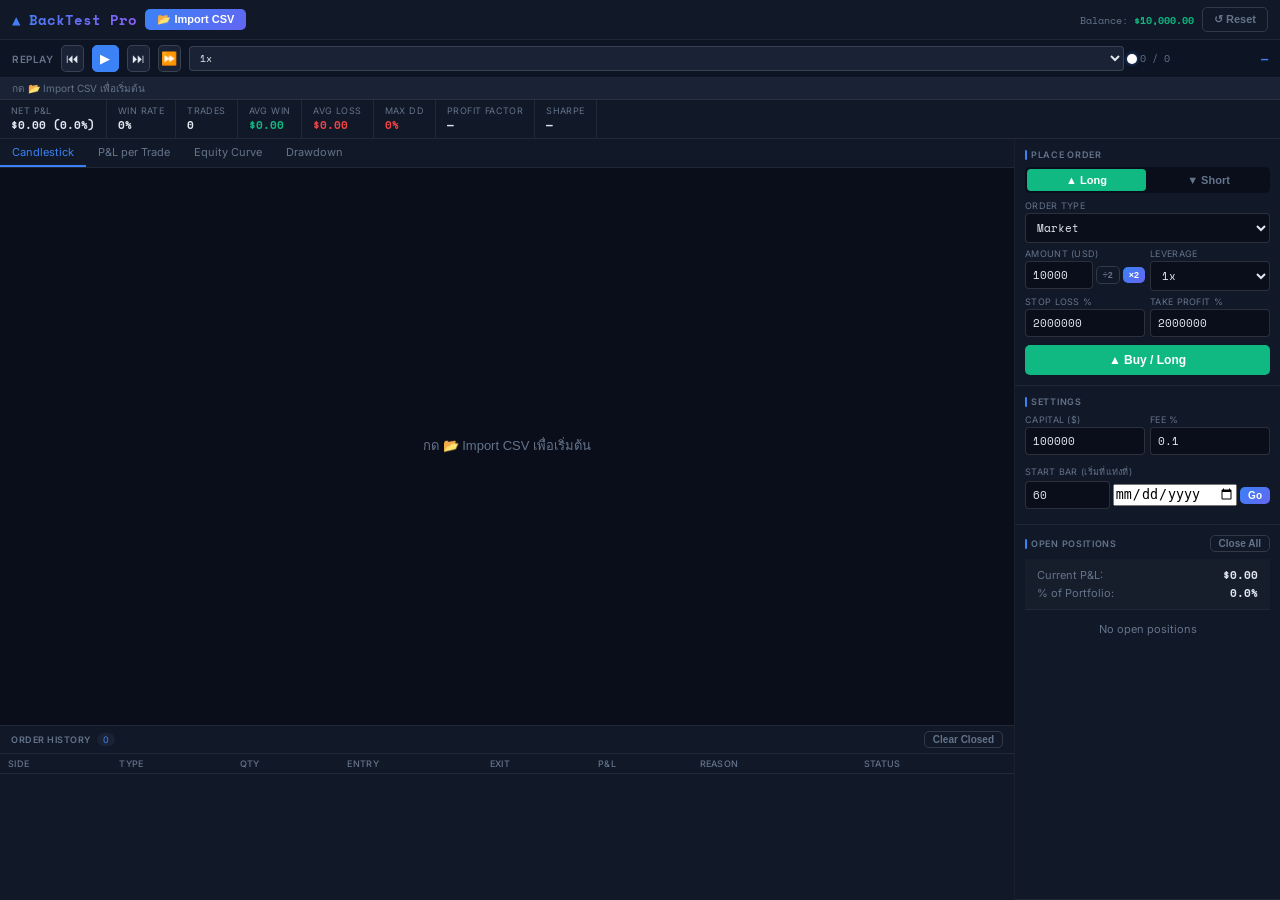
==== commit a2a975a2: "fix balance" ====
--- a/backtest-pro.html
+++ b/backtest-pro.html
@@ -95,7 +95,7 @@
 
 <!-- STATS -->
 <div class="stats-bar">
-  <div class="stat"><div class="slbl">Net P&L</div><div class="sval w" id="s_pnl">$0.00</div></div>
+  <div class="stat"><div class="slbl">Net P&L</div><div class="sval w" id="s_pnl">$0.00 (0.0%)</div></div>
   <div class="stat"><div class="slbl">Win Rate</div><div class="sval w" id="s_wr">0%</div></div>
   <div class="stat"><div class="slbl">Trades</div><div class="sval w" id="s_tr">0</div></div>
   <div class="stat"><div class="slbl">Avg Win</div><div class="sval g" id="s_aw">$0.00</div></div>
@@ -158,7 +158,7 @@
         <div class="frow">
           <div class="flbl">Amount (USD)</div>
           <div style="display:flex;gap:3px;align-items:center">
-            <input type="number" id="oQty" value="200" min="1" style="flex:1">
+            <input type="number" id="oQty" value="10000" min="1" style="flex:1">
             <button class="abtn ghost" style="padding:3px 6px;font-size:9px;white-space:nowrap" onclick="document.getElementById('oQty').value=Math.round(+document.getElementById('oQty').value/2)">÷2</button>
             <button class="abtn" style="padding:3px 6px;font-size:9px;white-space:nowrap" onclick="document.getElementById('oQty').value=+document.getElementById('oQty').value*2">×2</button>
           </div>
@@ -171,8 +171,8 @@
         </div>
       </div>
       <div class="fg2">
-        <div class="frow"><div class="flbl">Stop Loss %</div><input type="number" id="oSL" value="2" min="0" step="0.1"></div>
-        <div class="frow"><div class="flbl">Take Profit %</div><input type="number" id="oTP" value="4" min="0" step="0.1"></div>
+        <div class="frow"><div class="flbl">Stop Loss %</div><input type="number" id="oSL" value="2000000" min="0" step="0.1"></div>
+        <div class="frow"><div class="flbl">Take Profit %</div><input type="number" id="oTP" value="2000000" min="0" step="0.1"></div>
       </div>
       <button class="subbtn long" id="subBtn" onclick="placeOrder()">▲ Buy / Long</button>
     </div>
@@ -180,7 +180,7 @@
     <div class="psec">
       <div class="stitle">Settings</div>
       <div class="fg2">
-        <div class="frow"><div class="flbl">Capital ($)</div><input type="number" id="cCap" value="10000" min="100"></div>
+        <div class="frow"><div class="flbl">Capital ($)</div><input type="number" id="cCap" value="100000" min="100"></div>
         <div class="frow"><div class="flbl">Fee %</div><input type="number" id="cFee" value="0.1" step="0.01"></div>
       </div>
       <div class="frow" style="margin-top:5px">
@@ -197,6 +197,16 @@
       <div class="stitle">
         Open Positions <span style="color:var(--accent);font-size:9px" id="openCount"></span>
         <button class="abtn ghost" style="padding:2px 8px;font-size:10px;margin-left:auto" onclick="closeAllPositions()">Close All</button>
+      </div>
+      <div style="padding:8px 12px;background:rgba(255,255,255,0.02);border-bottom:1px solid rgba(255,255,255,0.05);font-size:11px;">
+        <div style="display:flex;justify-content:space-between;align-items:center">
+          <span style="color:var(--muted)">Current P&L:</span>
+          <span id="openPnl" style="font-weight:600;font-family:'Space Mono',monospace">$0.00</span>
+        </div>
+        <div style="display:flex;justify-content:space-between;align-items:center;margin-top:2px">
+          <span style="color:var(--muted)">% of Portfolio:</span>
+          <span id="openPnlPct" style="font-weight:600;font-family:'Space Mono',monospace">0.0%</span>
+        </div>
       </div>
       <div class="pos-list" id="posList"><div class="empty">No open positions</div></div>
     </div>
@@ -272,7 +282,7 @@
       S.tf = meta.tf;
       S.visIdx = Math.min(60, bars.length);
       S.orders = []; S.oid = 1;
-      S.startBal = +document.getElementById('cCap').value || 10000;
+      S.startBal = +document.getElementById('cCap').value || 100000;
       S.bal = S.startBal;
 
       // Update UI
@@ -435,7 +445,7 @@
   stopPlay();
   S.visIdx = targetBar;
   S.orders = []; S.oid = 1;
-  S.startBal = +document.getElementById('cCap').value || 10000;
+  S.startBal = +document.getElementById('cCap').value || 100000;
   S.bal = S.startBal;
   S.panOffset = 0;
   refreshAll();
@@ -824,8 +834,12 @@
   const pf=gl>0?(gw/gl).toFixed(2):(gw>0?'∞':'—');
   let sh='—';
   if(cl.length>1){const ps=cl.map(o=>o.pnl),m=ps.reduce((a,b)=>a+b,0)/ps.length,sd=Math.sqrt(ps.reduce((s,v)=>s+(v-m)**2,0)/ps.length);sh=sd>0?(m/sd*Math.sqrt(252)).toFixed(2):'—';}
+  
+  // Calculate P&L percentage
+  const pnlPct = S.startBal > 0 ? (pnl / S.startBal * 100) : 0;
+  
   const set=(id,v,c)=>{const e=document.getElementById(id);e.textContent=v;e.className='sval '+c;};
-  set('s_pnl',(pnl>=0?'+':'')+'$'+Math.abs(pnl).toFixed(2),pnl>=0?'g':'r');
+  set('s_pnl',(pnl>=0?'+':'')+'$'+Math.abs(pnl).toFixed(2)+' ('+(pnlPct>=0?'+':'')+pnlPct.toFixed(1)+'%)',pnl>=0?'g':'r');
   set('s_wr',wr+'%','w');set('s_tr',cl.length,'w');
   set('s_aw','$'+aw,'g');set('s_al','-$'+al,'r');
   set('s_dd',mdd.toFixed(1)+'%','r');set('s_pf',pf,'w');set('s_sh',sh,'w');
@@ -872,6 +886,34 @@
   const list=document.getElementById('posList');
   const open=S.orders.filter(o=>o.status==='open');
   document.getElementById('openCount').textContent=open.length?`(${open.length})`:'';
+  
+  // Calculate total unrealized P&L
+  let totalUnrealized = 0;
+  if(open.length && lastBar()){
+    const cur = lastBar().c;
+    totalUnrealized = open.reduce((sum, o) => {
+      const unr = o.side==='long' ? (cur-o.ep)*o.qty*o.lev/o.ep : (o.ep-cur)*o.qty*o.lev/o.ep;
+      return sum + unr;
+    }, 0);
+  }
+  
+  // Update P&L display
+  const pnlEl = document.getElementById('openPnl');
+  const pctEl = document.getElementById('openPnlPct');
+  if(open.length){
+    const totalValue = S.startBal + S.orders.filter(o=>o.status==='closed').reduce((sum,o)=>sum+o.pnl,0);
+    const pct = totalValue > 0 ? (totalUnrealized / totalValue * 100) : 0;
+    pnlEl.textContent = (totalUnrealized >= 0 ? '+' : '') + '$' + totalUnrealized.toFixed(2);
+    pnlEl.style.color = totalUnrealized >= 0 ? 'var(--green)' : 'var(--red)';
+    pctEl.textContent = pct.toFixed(1) + '%';
+    pctEl.style.color = totalUnrealized >= 0 ? 'var(--green)' : 'var(--red)';
+  } else {
+    pnlEl.textContent = '$0.00';
+    pnlEl.style.color = 'var(--muted)';
+    pctEl.textContent = '0.0%';
+    pctEl.style.color = 'var(--muted)';
+  }
+  
   if(!open.length){list.innerHTML='<div class="empty">No open positions</div>';return;}
   const lb=lastBar();const cur=lb?lb.c:0;
   list.innerHTML=open.map(o=>{
@@ -967,7 +1009,7 @@
 function resetSession(){
   stopPlay();S.orders=[];S.oid=1;
   S.visIdx=Math.min(60,S.allBars.length);
-  S.startBal=+document.getElementById('cCap').value||10000;
+  S.startBal=+document.getElementById('cCap').value||100000;
   S.bal=S.startBal;refreshAll();
 }
 function setStatus(type,msg){
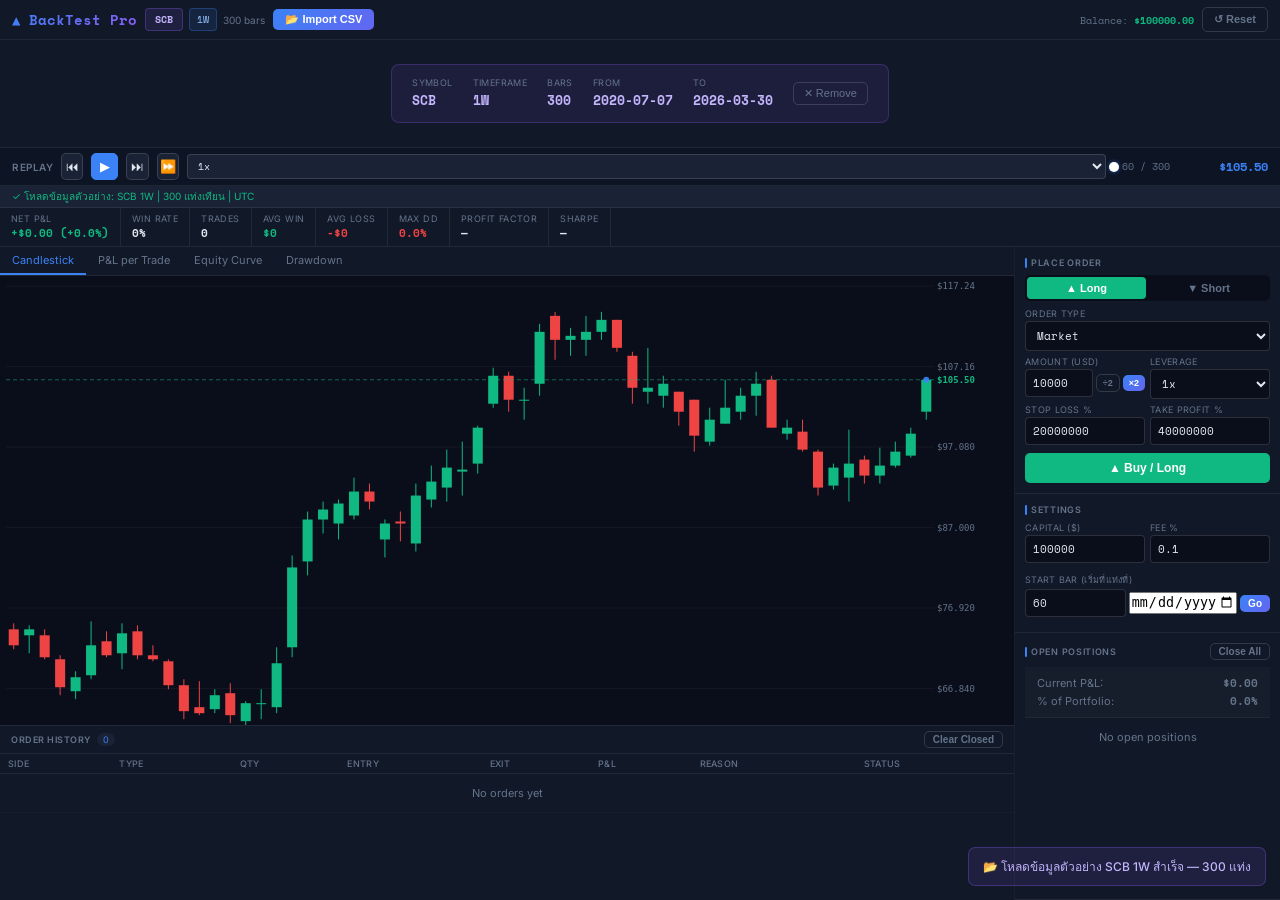
==== commit e7853524: "add config" ====
--- a/backtest-pro.html
+++ b/backtest-pro.html
@@ -216,6 +216,327 @@
 <div class="notif" id="notif"></div>
 
 <script>
+// ── CONFIGURATION ─────────────────────────────────────────────────────────────
+const CONFIG = {
+  // Default data file
+  defaultData: {
+    symbol: 'SCB',
+    timeframe: '1W',
+    data: `time,open,high,low,close
+1594087200,74.25,75,71.75,72.25
+1594605600,73.5,74.75,71.25,74.25
+1595210400,73.5,74.25,70.5,70.75
+1595815200,70.5,71,66,67
+1596420000,66.5,69,65.5,68.25
+1597024800,68.5,75.25,68,72.25
+1597629600,72.75,74,70.75,71
+1598234400,71.25,75,69.25,73.75
+1598839200,74,74.75,70.5,71
+1599530400,71,72.25,70.25,70.5
+1600048800,70.25,70.5,66.75,67.25
+1600653600,67.25,68,63,64
+1601258400,64.5,67.75,63.5,63.75
+1601863200,64.25,66.75,63.75,66
+1602468000,66.25,67.5,62.5,63.5
+1603072800,62.75,65.25,60,65
+1603677600,65,66.75,63,65
+1604282400,64.5,72,63.75,70
+1604887200,72,83.5,70.75,82
+1605492000,82.75,89,81,88
+1606096800,88,90.25,86.25,89.25
+1606701600,87.5,90.5,85.5,90
+1607392800,88.5,93.25,88,91.5
+1607911200,91.5,92.5,89.25,90.25
+1608516000,85.5,88,83.25,87.5
+1609120800,87.75,89,85.25,87.5
+1609725600,85,92.5,84,91
+1610330400,90.5,94.75,89.5,92.75
+1610935200,92,96.75,90.25,94.5
+1611540000,94,97.75,91,94.25
+1612144800,95,99.75,93.75,99.5
+1612749600,102.5,107,102,106
+1613354400,106,106.5,101.5,103
+1613959200,103,104.5,100.5,103
+1614564000,105,112.5,103.5,111.5
+1615168800,113.5,114,108,110.5
+1615773600,110.5,112,108.5,111
+1616378400,110.5,113.5,108.5,111.5
+1616983200,111.5,114,110.5,113
+1617588000,113,113,109,109.5
+1618192800,108.5,109,102.5,104.5
+1618797600,104,109.5,102.5,104.5
+1619402400,103.5,106,102,105
+1620180000,104,104,99.75,101.5
+1620612000,103,103,96.5,98.5
+1621216800,97.75,102,97.25,100.5
+1621821600,100,105.5,100,102
+1622426400,101.5,104.5,100.5,103.5
+1623031200,103.5,106.5,101,105
+1623636000,105.5,106,99.5,99.5
+1624240800,98.75,100.5,98,99.5
+1624845600,99,100.5,96.5,96.75
+1625450400,96.5,96.75,91,92
+1626055200,92.25,95,91.75,94.5
+1626660000,93.25,99.25,90.25,95
+1627351200,95.5,96,92.5,93.5
+1627869600,93.5,97,92.5,94.75
+1628474400,94.75,97.75,94.5,96.5
+1629079200,96,99.5,95.75,98.75
+1629684000,101.5,105.5,100.5,105.5
+1630288800,106.5,108,104.5,106
+1630893600,104.5,105.5,101.5,103.5
+1631498400,103,105.5,102.5,103
+1632103200,102.5,137,101.5,130
+1632708000,128.5,131,120.5,123
+1633312800,123.5,127.5,121.5,125
+1633917600,126,126,122.5,123
+1634522400,123,126.5,122,124
+1635127200,124,126,122,126
+1635732000,126,134.5,124.5,132.5
+1636336800,133,135,131.5,132.5
+1636941600,133,135.5,127,128
+1637546400,128,131.5,126,127
+1638151200,127.5,127.5,120.5,123
+1638842400,124,126,123,125
+1639360800,125.5,128,122.5,125
+1639965600,123.5,124.5,121.5,123
+1640570400,123.5,128,122.5,127
+1641261600,128,129.5,124,124.5
+1641780000,124.5,128.5,124.5,128
+1642384800,127.5,128,121.5,123.5
+1642989600,123.5,126.5,121.5,125
+1643594400,126,127.5,125,126.5
+1644199200,127,138,126,137
+1644804000,134,136,131.5,133
+1645408800,132,133,124.5,125.5
+1646013600,125,127.5,121,121
+1646618400,117.5,118.5,107,115.5
+1647223200,115.5,122,115,118.5
+1647828000,117,117.5,111.5,114
+1648432800,114.5,121,112.5,121
+1649037600,121,121,113.5,116.5
+1649642400,115.5,116,103.5,103.5
+1650247200,87,94,85.75,88
+1650852000,120,121.5,111.5,115
+1651543200,115,119,113,113.5
+1652061600,112.5,113,107.5,107.5
+1652752800,108,112.5,105.5,111.5
+1653271200,112,115,108.5,111
+1653876000,112,113,110.5,110.5
+1654480800,111,114,108,111.5
+1655085600,109.5,111,105.5,106
+1655690400,106,106,101.5,104
+1656295200,104,105,102.5,104.5
+1656900000,104,104.5,98.5,98.75
+1657504800,99.5,102,92.5,94
+1658109600,94.75,97.5,89.75,97
+1658714400,97,103,96.75,101.5
+1659319200,102.5,103.5,98.75,103.5
+1659924000,104,107.5,103.5,105
+1660528800,106,108.5,105,105
+1661133600,105,113,101.5,110.5
+1661738400,108,111,107.5,109
+1662343200,109,113,109,111.5
+1662948000,112,112.5,104.5,105
+1663552800,105,109,105,108.5
+1664157600,108,108.5,103,104
+1664762400,103.5,106,101.5,105
+1665367200,104.5,104.5,102,103
+1665972000,103,108.5,101.5,106
+1666663200,106.5,107,104.5,105.5
+1667181600,106,108.5,105.5,107
+1667786400,107.5,107.5,105,106.5
+1668391200,106,107,104,105.5
+1668996000,105,106.5,104.5,105.5
+1669600800,104.5,106.5,103.5,105
+1670292000,104,105,102,103
+1670896800,103.5,103.5,102,103.5
+1671415200,103,105,102.5,105
+1672020000,105,107.5,104.5,107
+1672711200,107,113,106,113
+1673229600,113.5,114,111,111.5
+1673834400,112,112.5,107,108.5
+1674439200,107.5,109,106.5,108.5
+1675044000,108.5,108.5,104,105
+1675648800,104.5,104.5,99.75,100.5
+1676253600,101,102,98.5,99.25
+1676858400,99.5,101.5,98.5,101.5
+1677463200,104.5,105,103,104.5
+1678154400,105,105.5,102,102.5
+1678672800,102,102.5,97.5,101.5
+1679277600,101,103,99.5,102.5
+1679882400,102.5,104,101,102.5
+1680487200,103.5,104,103,103.5
+1681092000,104,106,103.5,105.5
+1681696800,100,103.5,98.75,103
+1682301600,103.5,104,101.5,103.5
+1682992800,103.5,104,102.5,103.5
+1683511200,104.5,107.5,104,105.5
+1684116000,106.5,107,102.5,103
+1684720800,102.5,104,101.5,102
+1685325600,102.5,106,102,105.5
+1686016800,106,108,104.5,107.5
+1686535200,107.5,108.5,105.5,106.5
+1687140000,106,108.5,105.5,107.5
+1687744800,107.5,108,103,106.5
+1688349600,107.5,110,106.5,108.5
+1688954400,109,109.5,107,108.5
+1689559200,108.5,112,108.5,110.5
+1690164000,108,111,106.5,111
+1690768800,111.5,113.5,110.5,110.5
+1691373600,110.5,113.5,110.5,113
+1692064800,113,114,112,113.5
+1692583200,113.5,118.5,113,117
+1693188000,117,118.5,116,118
+1693792800,118,118.5,115.5,116
+1694397600,116,116.5,113.5,114
+1695002400,114,114,100,103.5
+1695607200,104,104.5,101,102.5
+1696212000,102.5,104.5,100.5,102
+1696816800,102,104,101,104
+1697421600,104,104.5,99,99.75
+1698112800,99.75,100.5,95.5,100
+1698631200,99.5,100.5,97.75,100
+1699236000,100.5,101,96.75,97.5
+1699840800,97.5,99.75,96.75,99
+1700445600,99.25,99.5,98.25,99.25
+1701050400,99.25,101,99,99.75
+1701655200,99.75,101,99,99.25
+1702346400,99,101.5,98.25,101
+1702864800,100.5,104,100,104
+1703469600,103.5,106.5,103,106
+1704160800,105.5,107,104,106.5
+1704679200,106,106.5,103.5,105
+1705284000,105,105.5,101.5,105
+1705888800,105,106,103,105.5
+1706493600,105.5,106,103.5,105
+1707098400,104.5,107,102.5,103
+1707703200,103,104.5,101,103.5
+1708308000,103,112.5,102.5,112.5
+1708999200,112.5,114.5,111.5,111.5
+1709517600,112,113.5,111,113.5
+1710122400,113,115,112.5,114
+1710727200,114,116,114,115.5
+1711332000,115,116,114,114
+1711936800,114.5,114.5,111,112.5
+1712628000,113,116.5,112.5,115.5
+1713319200,105,106.5,103,103
+1713751200,104.5,107,103.5,106.5
+1714356000,107,107,105,106
+1715047200,106,108.5,106,108
+1715565600,108.5,108.5,105,106.5
+1716170400,106.5,108,106.5,107
+1716775200,107,107,104.5,106
+1717466400,106,106,104,104.5
+1717984800,104.5,107,102.5,106
+1718589600,106.5,106.5,104,106
+1719194400,106,107.5,103,103
+1719799200,103,105.5,102.5,105.5
+1720404000,105,106.5,105,106.5
+1721008800,102,104,100.5,101.5
+1721700000,101.5,103.5,100,103
+1722304800,103,104,102,102.5
+1722823200,101.5,103,100.5,102
+1723514400,101.5,104,100.5,103.5
+1724032800,103.5,109.5,103.5,109
+1724637600,109,109,106.5,107
+1725242400,107,113.5,105.5,113.5
+1725847200,115,115.5,111.5,112
+1726452000,111.5,113,109.5,111.5
+1727056800,111.5,113,109.5,110
+1727661600,109.5,111.5,108.5,110
+1728266400,110,111.5,109.5,110
+1728957600,110,111.5,108.5,110
+1729476000,110.5,115.5,109,115
+1730080800,114.5,115,112,112.5
+1730685600,113,116,112.5,115
+1731290400,115,115.5,113.5,114.5
+1731895200,115,116,113.5,114.5
+1732500000,114.5,116,113.5,114.5
+1733104800,115,118.5,114.5,118
+1733709600,118.5,119,117,118.5
+1734314400,118.5,118.5,114,116.5
+1734919200,116.5,118.5,116,117
+1735524000,117.5,118.5,117,118
+1736128800,118.5,120,117.5,119
+1736733600,118.5,122.5,118.5,121.5
+1737338400,122,125,120,123
+1737943200,123,126.5,123,125
+1738548000,124.5,127.5,123,126
+1739152800,126,127,118.5,120.5
+1739757600,119,128,118.5,126
+1740362400,126.5,126.5,121.5,122
+1740967200,122,125,121,121.5
+1741572000,124,125,121.5,123.5
+1742176800,124,126,123,125
+1742781600,125,126.5,124.5,125.5
+1743386400,124.5,125,122,122.5
+1744077600,119,124,112,121.5
+1744768800,112,116.5,111.5,115
+1745200800,114,118,111,116
+1745805600,116,120,116,118.5
+1746496800,118.5,121.5,117.5,119
+1747101600,120,121,118.5,120
+1747620000,119.5,122.5,119,122
+1748224800,122,122,118.5,118.5
+1749002400,118.5,119.5,115,117
+1749434400,118,121,117,118
+1750039200,117.5,118.5,115,116.5
+1750644000,115.5,120,115,117.5
+1751248800,117.5,120.5,116,119
+1751853600,118.5,119.5,117.5,118
+1752458400,118,119.5,117,119
+1753063200,119,124.5,118,124
+1753754400,125,127,124,125
+1754272800,126,130.5,125,130
+1755050400,130,133,129.5,131
+1755482400,131,131.5,128,129.5
+1756087200,130,130,127,128.5
+1756692000,129,129.5,126,126.5
+1757296800,127,128.5,125,127
+1757901600,126.5,127.5,125,126
+1758506400,126.5,128,126,127
+1759111200,127,128.5,127,127
+1759716000,127.5,130,126.5,129
+1760407200,128.5,131,127,130
+1760925600,130.5,135.5,129,133.5
+1761530400,134,134.5,128,131
+1762135200,131,132.5,129.5,129.5
+1762740000,130,130.5,127,127
+1763344800,127.5,130.5,127.5,130.5
+1763949600,131,132,129,130
+1764554400,130.5,134.5,130,133.5
+1765159200,133,134,131,134
+1765764000,133.5,137.5,133,136
+1766368800,136.5,138,135,138
+1766973600,138,140,137.5,139
+1767578400,139.5,143,138.5,139.5
+1768183200,140,140.5,136.5,139.5
+1768788000,140,140.5,137.5,137.5
+1769392800,137.5,138.5,135,135.5
+1769997600,135,137,134.5,137
+1770602400,139.5,143,138.5,141
+1771207200,142,149.5,141,148
+1771812000,148.5,149,146,148.5
+1772416800,145.5,147.5,141,144
+1773021600,140.5,145,140.5,144
+1773626400,144.5,146,143,145.5
+1774231200,144.5,147,143,145.5
+1774836000,145,145.5,144.5,145`
+  },
+  
+  // Default settings
+  defaultSettings: {
+    capital: 100000,
+    fee: 0.1,
+    leverage: 1,
+    stopLoss: 20000000,
+    takeProfit: 40000000,
+    amount: 10000,
+    startBar: 60
+  }
+};
+
 // ── STATE ─────────────────────────────────────────────────────────────────
 const S = {
   source: 'csv',
@@ -229,6 +550,73 @@
   viewBars: 80,  // number of visible bars in viewport
   mouseX: 0, mouseY: 0, hoveredBar: null
 };
+
+// ── INITIALIZATION ───────────────────────────────────────────────────────────
+function loadDefaultData() {
+  try {
+    const meta = { sym: CONFIG.defaultData.symbol, tf: CONFIG.defaultData.timeframe };
+    const bars = parseCSVText(CONFIG.defaultData.data);
+    
+    if (!bars.length) throw new Error('Default data parsing failed');
+
+    S.allBars = bars;
+    S.csvMeta = { ...meta, filename: 'DEFAULT_DATA' };
+    S.source = 'csv';
+    S.sym = meta.sym;
+    S.tf = meta.tf;
+    S.visIdx = Math.min(CONFIG.defaultSettings.startBar, bars.length);
+    S.orders = []; S.oid = 1;
+    
+    // Apply default settings
+    applyDefaultSettings();
+
+    // Update UI
+    document.getElementById('csvPanel').classList.add('show');
+    document.getElementById('csvLoadedInfo').style.display = 'flex';
+    document.getElementById('dropZone').style.display = 'none';
+    document.getElementById('metaSym').textContent = meta.sym;
+    document.getElementById('metaTf').textContent = meta.tf;
+    document.getElementById('metaBars').textContent = bars.length;
+    document.getElementById('metaFrom').textContent = formatDate(bars[0].t);
+    document.getElementById('metaTo').textContent = formatDate(bars[bars.length - 1].t);
+
+    // Set date input min/max values
+    const dateInput = document.getElementById('startDateInput');
+    dateInput.min = formatDate(bars[0].t);
+    dateInput.max = formatDate(bars[bars.length - 1].t);
+    dateInput.value = '';
+
+    // Topbar pills
+    document.getElementById('csvInfo').style.display = 'flex';
+    document.getElementById('csvSymPill').style.display = 'inline-block';
+    document.getElementById('csvSymPill').textContent = meta.sym;
+    document.getElementById('csvTfPill').textContent = meta.tf;
+    document.getElementById('csvRowsPill').textContent = bars.length + ' bars';
+
+    setStatus('ok', `✓ โหลดข้อมูลตัวอย่าง: ${meta.sym} ${meta.tf} | ${bars.length} แท่งเทียน | UTC`);
+    notif(`📂 โหลดข้อมูลตัวอย่าง ${meta.sym} ${meta.tf} สำเร็จ — ${bars.length} แท่ง`, 'csv');
+    
+    refreshAll();
+  } catch (e) {
+    setStatus('err', '❌ ' + e.message);
+    notif('โหลดข้อมูลตัวอย่างไม่ได้: ' + e.message, 'warn');
+  }
+}
+
+function applyDefaultSettings() {
+  // Apply default settings to form inputs
+  document.getElementById('cCap').value = CONFIG.defaultSettings.capital;
+  document.getElementById('cFee').value = CONFIG.defaultSettings.fee;
+  document.getElementById('oLev').value = CONFIG.defaultSettings.leverage;
+  document.getElementById('oSL').value = CONFIG.defaultSettings.stopLoss;
+  document.getElementById('oTP').value = CONFIG.defaultSettings.takeProfit;
+  document.getElementById('oQty').value = CONFIG.defaultSettings.amount;
+  document.getElementById('startBarInput').value = CONFIG.defaultSettings.startBar;
+  
+  // Update state
+  S.startBal = CONFIG.defaultSettings.capital;
+  S.bal = S.startBal;
+}
 
 // ── CANVAS ────────────────────────────────────────────────────────────────
 const cv = document.getElementById('cv');
@@ -503,6 +891,17 @@
 // Chart panning
 cv.addEventListener('mousedown', e => {
   if (S.tab !== 'candle') return;
+  
+  // Check if clicking on a candlestick to copy date
+  if (!S.isPanning && !e.shiftKey) {
+    const clickedBar = getBarFromClick(e);
+    if (clickedBar !== null) {
+      copyBarDate(clickedBar);
+      return;
+    }
+  }
+  
+  // Otherwise, handle panning
   S.isPanning = true;
   S.panStartX = e.clientX;
   S.panStartOffset = S.panOffset;
@@ -1012,6 +1411,67 @@
   S.startBal=+document.getElementById('cCap').value||100000;
   S.bal=S.startBal;refreshAll();
 }
+
+function copyCurrentBarDate() {
+  if (!S.allBars.length) {
+    notif('No data loaded', 'warn');
+    return;
+  }
+  
+  const currentBar = S.allBars[S.visIdx - 1];
+  if (!currentBar) {
+    notif('No current bar', 'warn');
+    return;
+  }
+  
+  const date = formatDate(currentBar.t);
+  document.getElementById('startDateInput').value = date;
+  notif(`Copied date: ${date} (Bar #${S.visIdx})`, 'info');
+}
+
+function getBarFromClick(e) {
+  const data = bars();
+  if (!data.length) return null;
+  
+  const rect = cv.getBoundingClientRect();
+  const x = e.clientX - rect.left;
+  const W = cv.width / (window.devicePixelRatio || 1);
+  const pad = {l:6, r:80};
+  
+  // Calculate viewport
+  const totalBars = data.length;
+  let endIdx = totalBars + S.panOffset;
+  let startIdx = endIdx - S.viewBars;
+  if (startIdx < 0) { startIdx = 0; endIdx = Math.min(S.viewBars, totalBars); }
+  if (endIdx > totalBars) { endIdx = totalBars; startIdx = Math.max(0, endIdx - S.viewBars); }
+  const visData = data.slice(startIdx, endIdx);
+  
+  const cW = (W - pad.l - pad.r) / Math.max(visData.length, 1);
+  
+  // Check which bar was clicked
+  for (let i = 0; i < visData.length; i++) {
+    const barX = pad.l + (i + 0.5) * cW;
+    const barWidth = cW * 0.65;
+    
+    if (Math.abs(x - barX) <= barWidth / 2) {
+      return startIdx + i; // Return the actual bar index
+    }
+  }
+  
+  return null;
+}
+
+function copyBarDate(barIndex) {
+  if (barIndex < 0 || barIndex >= S.allBars.length) {
+    notif('Invalid bar', 'warn');
+    return;
+  }
+  
+  const bar = S.allBars[barIndex];
+  const date = formatDate(bar.t);
+  document.getElementById('startDateInput').value = date;
+  notif(`Copied date: ${date} (Bar #${barIndex + 1})`, 'info');
+}
 function setStatus(type,msg){
   document.getElementById('spinner').style.display=type==='loading'?'block':'none';
   const el=document.getElementById('statusMsg');el.textContent=msg;
@@ -1025,8 +1485,8 @@
 
 // ── INIT ──────────────────────────────────────────────────────────────────
 resize();
-// Start on Yahoo Finance tab
-fetchYf();
+// Load default data on startup
+loadDefaultData();
 </script>
 </body>
 </html>
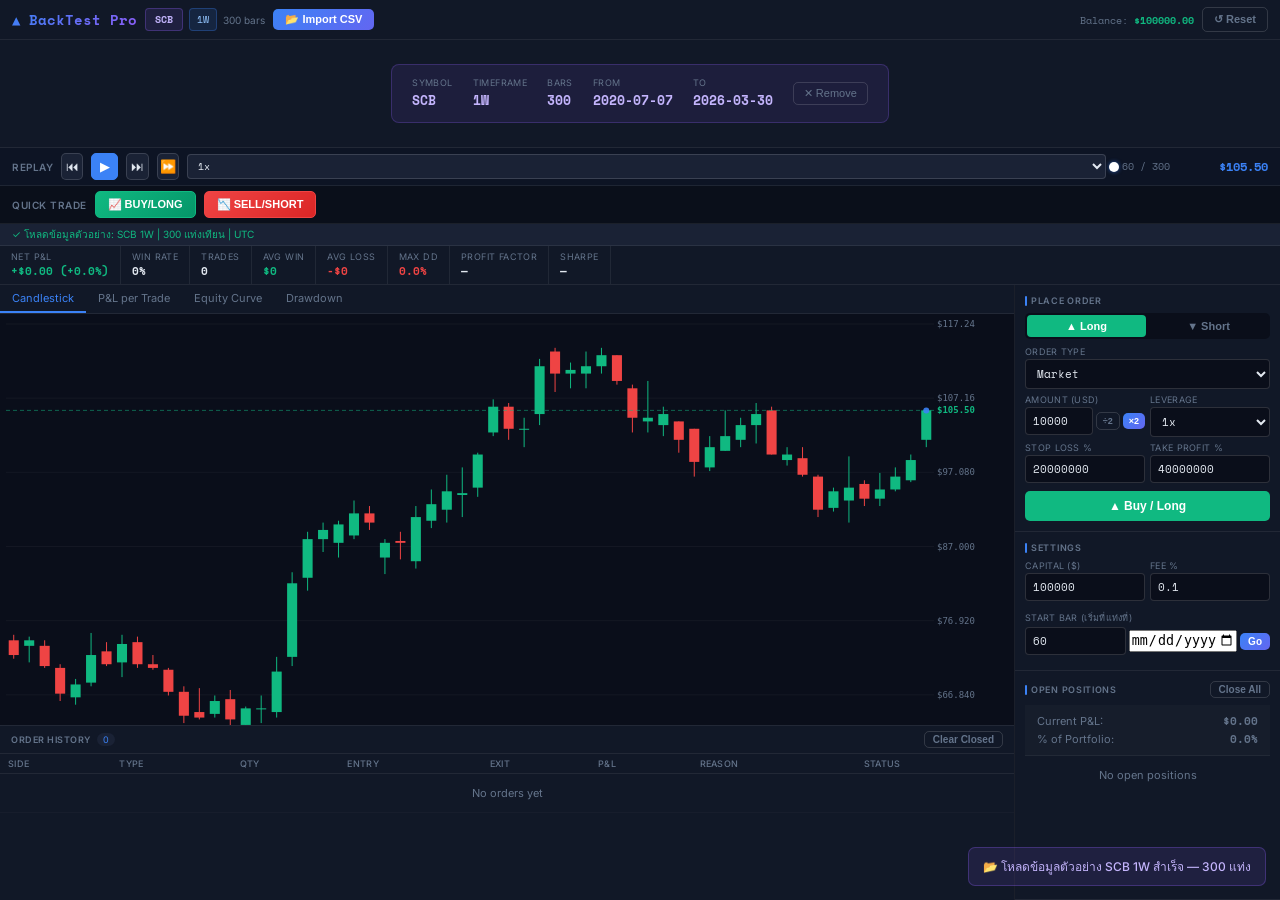
==== commit d9c33eb4: "add quick trade" ====
--- a/backtest-pro.html
+++ b/backtest-pro.html
@@ -85,6 +85,13 @@
   </div>
   <span class="bar-counter" id="barCnt">0 / 0</span>
   <span class="cur-price-el" id="curPriceEl">—</span>
+</div>
+
+<!-- ── QUICK TRADE BAR ── -->
+<div class="quick-trade-bar">
+  <span class="quick-trade-label">Quick Trade</span>
+  <button class="qt-btn buy-btn" onclick="quickPlaceOrder('long')">📈 BUY/LONG</button>
+  <button class="qt-btn sell-btn" onclick="quickPlaceOrder('short')">📉 SELL/SHORT</button>
 </div>
 
 <!-- STATUS -->
@@ -215,328 +222,8 @@
 
 <div class="notif" id="notif"></div>
 
+<script src="constants.js"></script>
 <script>
-// ── CONFIGURATION ─────────────────────────────────────────────────────────────
-const CONFIG = {
-  // Default data file
-  defaultData: {
-    symbol: 'SCB',
-    timeframe: '1W',
-    data: `time,open,high,low,close
-1594087200,74.25,75,71.75,72.25
-1594605600,73.5,74.75,71.25,74.25
-1595210400,73.5,74.25,70.5,70.75
-1595815200,70.5,71,66,67
-1596420000,66.5,69,65.5,68.25
-1597024800,68.5,75.25,68,72.25
-1597629600,72.75,74,70.75,71
-1598234400,71.25,75,69.25,73.75
-1598839200,74,74.75,70.5,71
-1599530400,71,72.25,70.25,70.5
-1600048800,70.25,70.5,66.75,67.25
-1600653600,67.25,68,63,64
-1601258400,64.5,67.75,63.5,63.75
-1601863200,64.25,66.75,63.75,66
-1602468000,66.25,67.5,62.5,63.5
-1603072800,62.75,65.25,60,65
-1603677600,65,66.75,63,65
-1604282400,64.5,72,63.75,70
-1604887200,72,83.5,70.75,82
-1605492000,82.75,89,81,88
-1606096800,88,90.25,86.25,89.25
-1606701600,87.5,90.5,85.5,90
-1607392800,88.5,93.25,88,91.5
-1607911200,91.5,92.5,89.25,90.25
-1608516000,85.5,88,83.25,87.5
-1609120800,87.75,89,85.25,87.5
-1609725600,85,92.5,84,91
-1610330400,90.5,94.75,89.5,92.75
-1610935200,92,96.75,90.25,94.5
-1611540000,94,97.75,91,94.25
-1612144800,95,99.75,93.75,99.5
-1612749600,102.5,107,102,106
-1613354400,106,106.5,101.5,103
-1613959200,103,104.5,100.5,103
-1614564000,105,112.5,103.5,111.5
-1615168800,113.5,114,108,110.5
-1615773600,110.5,112,108.5,111
-1616378400,110.5,113.5,108.5,111.5
-1616983200,111.5,114,110.5,113
-1617588000,113,113,109,109.5
-1618192800,108.5,109,102.5,104.5
-1618797600,104,109.5,102.5,104.5
-1619402400,103.5,106,102,105
-1620180000,104,104,99.75,101.5
-1620612000,103,103,96.5,98.5
-1621216800,97.75,102,97.25,100.5
-1621821600,100,105.5,100,102
-1622426400,101.5,104.5,100.5,103.5
-1623031200,103.5,106.5,101,105
-1623636000,105.5,106,99.5,99.5
-1624240800,98.75,100.5,98,99.5
-1624845600,99,100.5,96.5,96.75
-1625450400,96.5,96.75,91,92
-1626055200,92.25,95,91.75,94.5
-1626660000,93.25,99.25,90.25,95
-1627351200,95.5,96,92.5,93.5
-1627869600,93.5,97,92.5,94.75
-1628474400,94.75,97.75,94.5,96.5
-1629079200,96,99.5,95.75,98.75
-1629684000,101.5,105.5,100.5,105.5
-1630288800,106.5,108,104.5,106
-1630893600,104.5,105.5,101.5,103.5
-1631498400,103,105.5,102.5,103
-1632103200,102.5,137,101.5,130
-1632708000,128.5,131,120.5,123
-1633312800,123.5,127.5,121.5,125
-1633917600,126,126,122.5,123
-1634522400,123,126.5,122,124
-1635127200,124,126,122,126
-1635732000,126,134.5,124.5,132.5
-1636336800,133,135,131.5,132.5
-1636941600,133,135.5,127,128
-1637546400,128,131.5,126,127
-1638151200,127.5,127.5,120.5,123
-1638842400,124,126,123,125
-1639360800,125.5,128,122.5,125
-1639965600,123.5,124.5,121.5,123
-1640570400,123.5,128,122.5,127
-1641261600,128,129.5,124,124.5
-1641780000,124.5,128.5,124.5,128
-1642384800,127.5,128,121.5,123.5
-1642989600,123.5,126.5,121.5,125
-1643594400,126,127.5,125,126.5
-1644199200,127,138,126,137
-1644804000,134,136,131.5,133
-1645408800,132,133,124.5,125.5
-1646013600,125,127.5,121,121
-1646618400,117.5,118.5,107,115.5
-1647223200,115.5,122,115,118.5
-1647828000,117,117.5,111.5,114
-1648432800,114.5,121,112.5,121
-1649037600,121,121,113.5,116.5
-1649642400,115.5,116,103.5,103.5
-1650247200,87,94,85.75,88
-1650852000,120,121.5,111.5,115
-1651543200,115,119,113,113.5
-1652061600,112.5,113,107.5,107.5
-1652752800,108,112.5,105.5,111.5
-1653271200,112,115,108.5,111
-1653876000,112,113,110.5,110.5
-1654480800,111,114,108,111.5
-1655085600,109.5,111,105.5,106
-1655690400,106,106,101.5,104
-1656295200,104,105,102.5,104.5
-1656900000,104,104.5,98.5,98.75
-1657504800,99.5,102,92.5,94
-1658109600,94.75,97.5,89.75,97
-1658714400,97,103,96.75,101.5
-1659319200,102.5,103.5,98.75,103.5
-1659924000,104,107.5,103.5,105
-1660528800,106,108.5,105,105
-1661133600,105,113,101.5,110.5
-1661738400,108,111,107.5,109
-1662343200,109,113,109,111.5
-1662948000,112,112.5,104.5,105
-1663552800,105,109,105,108.5
-1664157600,108,108.5,103,104
-1664762400,103.5,106,101.5,105
-1665367200,104.5,104.5,102,103
-1665972000,103,108.5,101.5,106
-1666663200,106.5,107,104.5,105.5
-1667181600,106,108.5,105.5,107
-1667786400,107.5,107.5,105,106.5
-1668391200,106,107,104,105.5
-1668996000,105,106.5,104.5,105.5
-1669600800,104.5,106.5,103.5,105
-1670292000,104,105,102,103
-1670896800,103.5,103.5,102,103.5
-1671415200,103,105,102.5,105
-1672020000,105,107.5,104.5,107
-1672711200,107,113,106,113
-1673229600,113.5,114,111,111.5
-1673834400,112,112.5,107,108.5
-1674439200,107.5,109,106.5,108.5
-1675044000,108.5,108.5,104,105
-1675648800,104.5,104.5,99.75,100.5
-1676253600,101,102,98.5,99.25
-1676858400,99.5,101.5,98.5,101.5
-1677463200,104.5,105,103,104.5
-1678154400,105,105.5,102,102.5
-1678672800,102,102.5,97.5,101.5
-1679277600,101,103,99.5,102.5
-1679882400,102.5,104,101,102.5
-1680487200,103.5,104,103,103.5
-1681092000,104,106,103.5,105.5
-1681696800,100,103.5,98.75,103
-1682301600,103.5,104,101.5,103.5
-1682992800,103.5,104,102.5,103.5
-1683511200,104.5,107.5,104,105.5
-1684116000,106.5,107,102.5,103
-1684720800,102.5,104,101.5,102
-1685325600,102.5,106,102,105.5
-1686016800,106,108,104.5,107.5
-1686535200,107.5,108.5,105.5,106.5
-1687140000,106,108.5,105.5,107.5
-1687744800,107.5,108,103,106.5
-1688349600,107.5,110,106.5,108.5
-1688954400,109,109.5,107,108.5
-1689559200,108.5,112,108.5,110.5
-1690164000,108,111,106.5,111
-1690768800,111.5,113.5,110.5,110.5
-1691373600,110.5,113.5,110.5,113
-1692064800,113,114,112,113.5
-1692583200,113.5,118.5,113,117
-1693188000,117,118.5,116,118
-1693792800,118,118.5,115.5,116
-1694397600,116,116.5,113.5,114
-1695002400,114,114,100,103.5
-1695607200,104,104.5,101,102.5
-1696212000,102.5,104.5,100.5,102
-1696816800,102,104,101,104
-1697421600,104,104.5,99,99.75
-1698112800,99.75,100.5,95.5,100
-1698631200,99.5,100.5,97.75,100
-1699236000,100.5,101,96.75,97.5
-1699840800,97.5,99.75,96.75,99
-1700445600,99.25,99.5,98.25,99.25
-1701050400,99.25,101,99,99.75
-1701655200,99.75,101,99,99.25
-1702346400,99,101.5,98.25,101
-1702864800,100.5,104,100,104
-1703469600,103.5,106.5,103,106
-1704160800,105.5,107,104,106.5
-1704679200,106,106.5,103.5,105
-1705284000,105,105.5,101.5,105
-1705888800,105,106,103,105.5
-1706493600,105.5,106,103.5,105
-1707098400,104.5,107,102.5,103
-1707703200,103,104.5,101,103.5
-1708308000,103,112.5,102.5,112.5
-1708999200,112.5,114.5,111.5,111.5
-1709517600,112,113.5,111,113.5
-1710122400,113,115,112.5,114
-1710727200,114,116,114,115.5
-1711332000,115,116,114,114
-1711936800,114.5,114.5,111,112.5
-1712628000,113,116.5,112.5,115.5
-1713319200,105,106.5,103,103
-1713751200,104.5,107,103.5,106.5
-1714356000,107,107,105,106
-1715047200,106,108.5,106,108
-1715565600,108.5,108.5,105,106.5
-1716170400,106.5,108,106.5,107
-1716775200,107,107,104.5,106
-1717466400,106,106,104,104.5
-1717984800,104.5,107,102.5,106
-1718589600,106.5,106.5,104,106
-1719194400,106,107.5,103,103
-1719799200,103,105.5,102.5,105.5
-1720404000,105,106.5,105,106.5
-1721008800,102,104,100.5,101.5
-1721700000,101.5,103.5,100,103
-1722304800,103,104,102,102.5
-1722823200,101.5,103,100.5,102
-1723514400,101.5,104,100.5,103.5
-1724032800,103.5,109.5,103.5,109
-1724637600,109,109,106.5,107
-1725242400,107,113.5,105.5,113.5
-1725847200,115,115.5,111.5,112
-1726452000,111.5,113,109.5,111.5
-1727056800,111.5,113,109.5,110
-1727661600,109.5,111.5,108.5,110
-1728266400,110,111.5,109.5,110
-1728957600,110,111.5,108.5,110
-1729476000,110.5,115.5,109,115
-1730080800,114.5,115,112,112.5
-1730685600,113,116,112.5,115
-1731290400,115,115.5,113.5,114.5
-1731895200,115,116,113.5,114.5
-1732500000,114.5,116,113.5,114.5
-1733104800,115,118.5,114.5,118
-1733709600,118.5,119,117,118.5
-1734314400,118.5,118.5,114,116.5
-1734919200,116.5,118.5,116,117
-1735524000,117.5,118.5,117,118
-1736128800,118.5,120,117.5,119
-1736733600,118.5,122.5,118.5,121.5
-1737338400,122,125,120,123
-1737943200,123,126.5,123,125
-1738548000,124.5,127.5,123,126
-1739152800,126,127,118.5,120.5
-1739757600,119,128,118.5,126
-1740362400,126.5,126.5,121.5,122
-1740967200,122,125,121,121.5
-1741572000,124,125,121.5,123.5
-1742176800,124,126,123,125
-1742781600,125,126.5,124.5,125.5
-1743386400,124.5,125,122,122.5
-1744077600,119,124,112,121.5
-1744768800,112,116.5,111.5,115
-1745200800,114,118,111,116
-1745805600,116,120,116,118.5
-1746496800,118.5,121.5,117.5,119
-1747101600,120,121,118.5,120
-1747620000,119.5,122.5,119,122
-1748224800,122,122,118.5,118.5
-1749002400,118.5,119.5,115,117
-1749434400,118,121,117,118
-1750039200,117.5,118.5,115,116.5
-1750644000,115.5,120,115,117.5
-1751248800,117.5,120.5,116,119
-1751853600,118.5,119.5,117.5,118
-1752458400,118,119.5,117,119
-1753063200,119,124.5,118,124
-1753754400,125,127,124,125
-1754272800,126,130.5,125,130
-1755050400,130,133,129.5,131
-1755482400,131,131.5,128,129.5
-1756087200,130,130,127,128.5
-1756692000,129,129.5,126,126.5
-1757296800,127,128.5,125,127
-1757901600,126.5,127.5,125,126
-1758506400,126.5,128,126,127
-1759111200,127,128.5,127,127
-1759716000,127.5,130,126.5,129
-1760407200,128.5,131,127,130
-1760925600,130.5,135.5,129,133.5
-1761530400,134,134.5,128,131
-1762135200,131,132.5,129.5,129.5
-1762740000,130,130.5,127,127
-1763344800,127.5,130.5,127.5,130.5
-1763949600,131,132,129,130
-1764554400,130.5,134.5,130,133.5
-1765159200,133,134,131,134
-1765764000,133.5,137.5,133,136
-1766368800,136.5,138,135,138
-1766973600,138,140,137.5,139
-1767578400,139.5,143,138.5,139.5
-1768183200,140,140.5,136.5,139.5
-1768788000,140,140.5,137.5,137.5
-1769392800,137.5,138.5,135,135.5
-1769997600,135,137,134.5,137
-1770602400,139.5,143,138.5,141
-1771207200,142,149.5,141,148
-1771812000,148.5,149,146,148.5
-1772416800,145.5,147.5,141,144
-1773021600,140.5,145,140.5,144
-1773626400,144.5,146,143,145.5
-1774231200,144.5,147,143,145.5
-1774836000,145,145.5,144.5,145`
-  },
-  
-  // Default settings
-  defaultSettings: {
-    capital: 100000,
-    fee: 0.1,
-    leverage: 1,
-    stopLoss: 20000000,
-    takeProfit: 40000000,
-    amount: 10000,
-    startBar: 60
-  }
-};
-
 // ── STATE ─────────────────────────────────────────────────────────────────
 const S = {
   source: 'csv',
@@ -1028,18 +715,16 @@
 }
 
 function drawTooltip(W, H, pad) {
-  if (!S.hoveredBar || S.tab !== 'candle') return;
-  
-  const d = new Date(S.hoveredBar.t);
-  const dateStr = d.getUTCFullYear() + '-' + 
-    String(d.getUTCMonth() + 1).padStart(2, '0') + '-' + 
-    String(d.getUTCDate()).padStart(2, '0');
+  if (!S.hoveredBar) return;
+  
+  const dateStr = formatDate(S.hoveredBar.t);
+  const barNumber = S.allBars.indexOf(S.hoveredBar) + 1;
   const priceStr = `O: ${fmtP(S.hoveredBar.o)} H: ${fmtP(S.hoveredBar.h)} L: ${fmtP(S.hoveredBar.l)} C: ${fmtP(S.hoveredBar.c)}`;
   
   const padding = 8;
   const lineHeight = 16;
   const boxWidth = Math.max(ctx.measureText(dateStr).width, ctx.measureText(priceStr).width) + padding * 2;
-  const boxHeight = lineHeight * 2 + padding * 2;
+  const boxHeight = lineHeight * 3 + padding * 2; // Increased height for bar number
   
   let tooltipX = S.mouseX + 15;
   let tooltipY = S.mouseY - boxHeight - 10;
@@ -1063,8 +748,10 @@
   ctx.textAlign = 'left';
   ctx.textBaseline = 'middle';
   
-  ctx.fillText(dateStr, tooltipX + padding, tooltipY + lineHeight / 2);
-  ctx.fillText(priceStr, tooltipX + padding, tooltipY + lineHeight + lineHeight / 2);
+  // Draw text lines
+  ctx.fillText(`Bar #${barNumber}`, tooltipX + padding, tooltipY + lineHeight / 2);
+  ctx.fillText(dateStr, tooltipX + padding, tooltipY + lineHeight * 1.5);
+  ctx.fillText(priceStr, tooltipX + padding, tooltipY + lineHeight * 2.5);
 }
 
 function drawCandle(W,H,pad,data) {
@@ -1339,6 +1026,34 @@
 function refreshAll(){draw();updateProgressBar();updateStats();syncBal();renderPos();renderOrders();}
 
 // ── ORDERS ────────────────────────────────────────────────────────────────
+function quickPlaceOrder(side) {
+  if(!S.allBars.length){notif('โหลดข้อมูลก่อนครับ','warn');return;}
+  
+  const qty=+document.getElementById('oQty').value;
+  const lev=+document.getElementById('oLev').value;
+  const slP=+document.getElementById('oSL').value/100;
+  const tpP=+document.getElementById('oTP').value/100;
+  const fee=+document.getElementById('cFee').value/100;
+  
+  if(!qty||qty<=0){notif('กรอก Amount','info');return;}
+  if(qty>S.bal){notif('Balance ไม่พอ','info');return;}
+  
+  const lb=lastBar();
+  if(!lb){notif('ไม่มีข้อมูลราคา','warn');return;}
+  
+  const cur=lb.c;
+  const ep=cur;
+  const sl=slP>0?(side==='long'?ep*(1-slP):ep*(1+slP)):null;
+  const tp=tpP>0?(side==='long'?ep*(1+tpP):ep*(1-tpP)):null;
+  
+  const ord={id:S.oid++,sym:S.sym,side:side,type:'market',qty,lev,ep,sl,tp,fee:qty*lev*fee,status:'open',pnl:0,time:lb.t};
+  S.orders.push(ord);
+  S.bal-=qty;
+  
+  refreshAll();
+  notif((side==='long'?'▲ Quick Long':'▼ Quick Short')+' @ '+fmtP(ep)+' — กด ▶ Play',side==='long'?'pos':'neg');
+}
+
 function placeOrder(){
   if(!S.allBars.length){notif('โหลดข้อมูลก่อนครับ','warn');return;}
   const type=document.getElementById('oType').value;
--- a/style.css
+++ b/style.css
@@ -84,6 +84,16 @@
 .bar-counter{font-family:'Space Mono',monospace;font-size:10px;color:var(--muted);white-space:nowrap;}
 .cur-price-el{font-family:'Space Mono',monospace;font-size:12px;font-weight:700;color:var(--accent);white-space:nowrap;min-width:90px;text-align:right;}
 
+/* ── QUICK TRADE BAR ── */
+.quick-trade-bar{display:flex;align-items:center;gap:8px;padding:5px 12px;background:#0a0f1a;border-bottom:1px solid var(--border);flex-shrink:0;}
+.quick-trade-label{font-size:10px;color:var(--muted);font-weight:600;text-transform:uppercase;letter-spacing:.5px;white-space:nowrap;}
+.qt-btn{background:var(--bg3);border:1px solid var(--border2);color:var(--text);padding:6px 12px;border-radius:5px;cursor:pointer;font-size:11px;font-weight:600;display:flex;align-items:center;gap:4px;transition:all .15s;}
+.qt-btn:hover{transform:translateY(-1px);box-shadow:0 2px 8px rgba(0,0,0,0.3);}
+.qt-btn.buy-btn{background:linear-gradient(135deg,var(--green),#059669);border-color:var(--green);color:#fff;}
+.qt-btn.buy-btn:hover{background:linear-gradient(135deg,#059669,var(--green));border-color:#059669;}
+.qt-btn.sell-btn{background:linear-gradient(135deg,var(--red),#dc2626);border-color:var(--red);color:#fff;}
+.qt-btn.sell-btn:hover{background:linear-gradient(135deg,#dc2626,var(--red));border-color:#dc2626;}
+
 /* STATUS */
 .status-bar{display:flex;align-items:center;gap:8px;padding:3px 12px;border-bottom:1px solid var(--border);flex-shrink:0;background:var(--bg3);}
 .spinner{width:10px;height:10px;border:2px solid var(--border2);border-top-color:var(--accent);border-radius:50%;animation:spin .6s linear infinite;display:none;flex-shrink:0;}
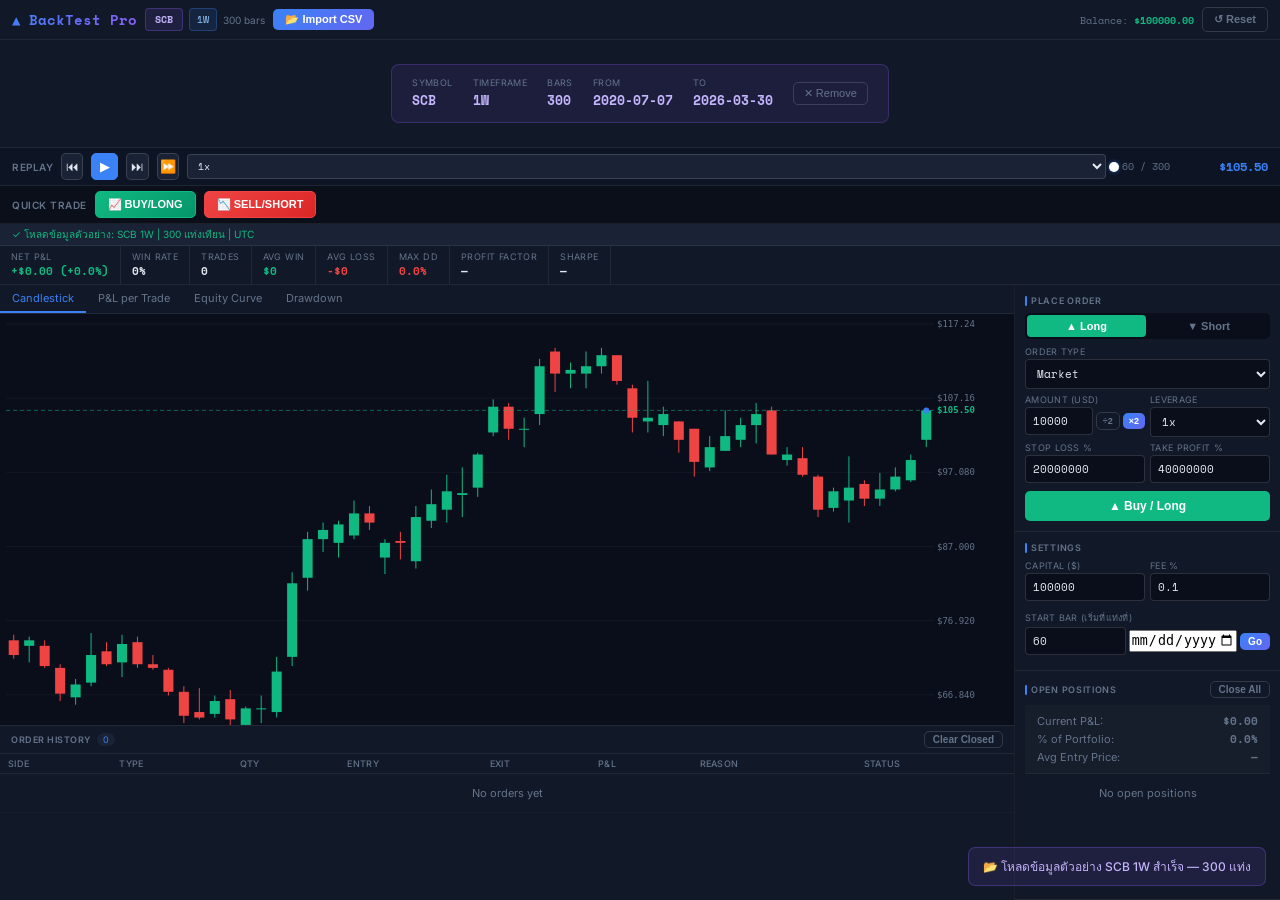
==== commit 3a152b45: "add avg" ====
--- a/backtest-pro.html
+++ b/backtest-pro.html
@@ -214,6 +214,10 @@
           <span style="color:var(--muted)">% of Portfolio:</span>
           <span id="openPnlPct" style="font-weight:600;font-family:'Space Mono',monospace">0.0%</span>
         </div>
+        <div style="display:flex;justify-content:space-between;align-items:center;margin-top:2px">
+          <span style="color:var(--muted)">Avg Entry Price:</span>
+          <span id="avgEntryPrice" style="font-weight:600;font-family:'Space Mono',monospace">—</span>
+        </div>
       </div>
       <div class="pos-list" id="posList"><div class="empty">No open positions</div></div>
     </div>
@@ -833,6 +837,42 @@
     }
   });
 
+  // Average entry price line for all open positions
+  const open = S.orders.filter(o => o.status === 'open');
+  if (open.length && lastBar()) {
+    // Calculate weighted average entry price
+    let totalValue = 0;
+    let totalQuantity = 0;
+    
+    open.forEach(o => {
+      totalValue += o.ep * o.qty * o.lev;
+      totalQuantity += o.qty * o.lev;
+    });
+    
+    const avgPrice = totalQuantity > 0 ? totalValue / totalQuantity : 0;
+    
+    if (avgPrice > 0 && avgPrice >= yMn && avgPrice <= yMx) {
+      const avgY = toY(avgPrice);
+      
+      // Draw horizontal line across entire chart
+      ctx.strokeStyle = 'rgba(59, 130, 246, 0.8)'; // Blue color
+      ctx.lineWidth = 2;
+      ctx.setLineDash([8, 4]);
+      ctx.beginPath();
+      ctx.moveTo(pad.l, avgY);
+      ctx.lineTo(W - pad.r, avgY);
+      ctx.stroke();
+      ctx.setLineDash([]);
+      
+      // Draw label on the right side
+      ctx.fillStyle = 'rgba(59, 130, 246, 0.9)';
+      ctx.font = '9px Space Mono, monospace';
+      ctx.textAlign = 'left';
+      ctx.textBaseline = 'middle';
+      ctx.fillText('AVG ' + fmtP(avgPrice), W - pad.r + 3, avgY + 2);
+    }
+  }
+
   // Current price line
   const lastVisIdx = visData.length - 1;
   const last=visData[lastVisIdx];
@@ -973,44 +1013,64 @@
   const open=S.orders.filter(o=>o.status==='open');
   document.getElementById('openCount').textContent=open.length?`(${open.length})`:'';
   
-  // Calculate total unrealized P&L
+  // Calculate total unrealized P&L and average entry price
   let totalUnrealized = 0;
+  let totalValue = 0;
+  let totalQuantity = 0;
+  
   if(open.length && lastBar()){
     const cur = lastBar().c;
     totalUnrealized = open.reduce((sum, o) => {
       const unr = o.side==='long' ? (cur-o.ep)*o.qty*o.lev/o.ep : (o.ep-cur)*o.qty*o.lev/o.ep;
       return sum + unr;
     }, 0);
+    
+    // Calculate weighted average entry price
+    totalValue = open.reduce((sum, o) => sum + o.ep * o.qty * o.lev, 0);
+    totalQuantity = open.reduce((sum, o) => sum + o.qty * o.lev, 0);
   }
   
   // Update P&L display
   const pnlEl = document.getElementById('openPnl');
   const pctEl = document.getElementById('openPnlPct');
+  const avgPriceEl = document.getElementById('avgEntryPrice');
+  
   if(open.length){
-    const totalValue = S.startBal + S.orders.filter(o=>o.status==='closed').reduce((sum,o)=>sum+o.pnl,0);
-    const pct = totalValue > 0 ? (totalUnrealized / totalValue * 100) : 0;
+    const totalPortfolioValue = S.startBal + S.orders.filter(o=>o.status==='closed').reduce((sum,o)=>sum+o.pnl,0);
+    const pct = totalPortfolioValue > 0 ? (totalUnrealized / totalPortfolioValue * 100) : 0;
+    const avgPrice = totalQuantity > 0 ? totalValue / totalQuantity : 0;
+    
     pnlEl.textContent = (totalUnrealized >= 0 ? '+' : '') + '$' + totalUnrealized.toFixed(2);
     pnlEl.style.color = totalUnrealized >= 0 ? 'var(--green)' : 'var(--red)';
     pctEl.textContent = pct.toFixed(1) + '%';
     pctEl.style.color = totalUnrealized >= 0 ? 'var(--green)' : 'var(--red)';
+    avgPriceEl.textContent = fmtP(avgPrice);
+    avgPriceEl.style.color = 'var(--accent)';
   } else {
     pnlEl.textContent = '$0.00';
     pnlEl.style.color = 'var(--muted)';
     pctEl.textContent = '0.0%';
     pctEl.style.color = 'var(--muted)';
+    avgPriceEl.textContent = '—';
+    avgPriceEl.style.color = 'var(--muted)';
   }
   
   if(!open.length){list.innerHTML='<div class="empty">No open positions</div>';return;}
   const lb=lastBar();const cur=lb?lb.c:0;
   list.innerHTML=open.map(o=>{
     const unr=o.side==='long'?(cur-o.ep)*o.qty*o.lev/o.ep:(o.ep-cur)*o.qty*o.lev/o.ep;
+    const positionValue = o.qty * o.lev;
+    const unrPct = positionValue > 0 ? (unr / positionValue * 100) : 0;
     const c=unr>=0?'var(--green)':'var(--red)';
     return`<div class="pcard">
       <div class="pcard-row">
         <div><span class="psl ${o.side}">${o.side.toUpperCase()} ${o.lev}x</span>
           <span class="pdet" style="margin-left:5px">$${o.qty} @ ${fmtP(o.ep)}</span></div>
-        <div style="display:flex;align-items:center">
-          <span class="ppnl" style="color:${c}">${unr>=0?'+':''}$${unr.toFixed(2)}</span>
+        <div style="display:flex;align-items:center;gap:8px">
+          <div style="text-align:right">
+            <span class="ppnl" style="color:${c}">${unr>=0?'+':''}$${unr.toFixed(2)}</span>
+            <div class="ppnl-pct" style="color:${c};font-size:9px">${unrPct>=0?'+':''}${unrPct.toFixed(1)}%</div>
+          </div>
           <button class="cbtn" onclick="closePos(${o.id})">Close</button>
         </div>
       </div>
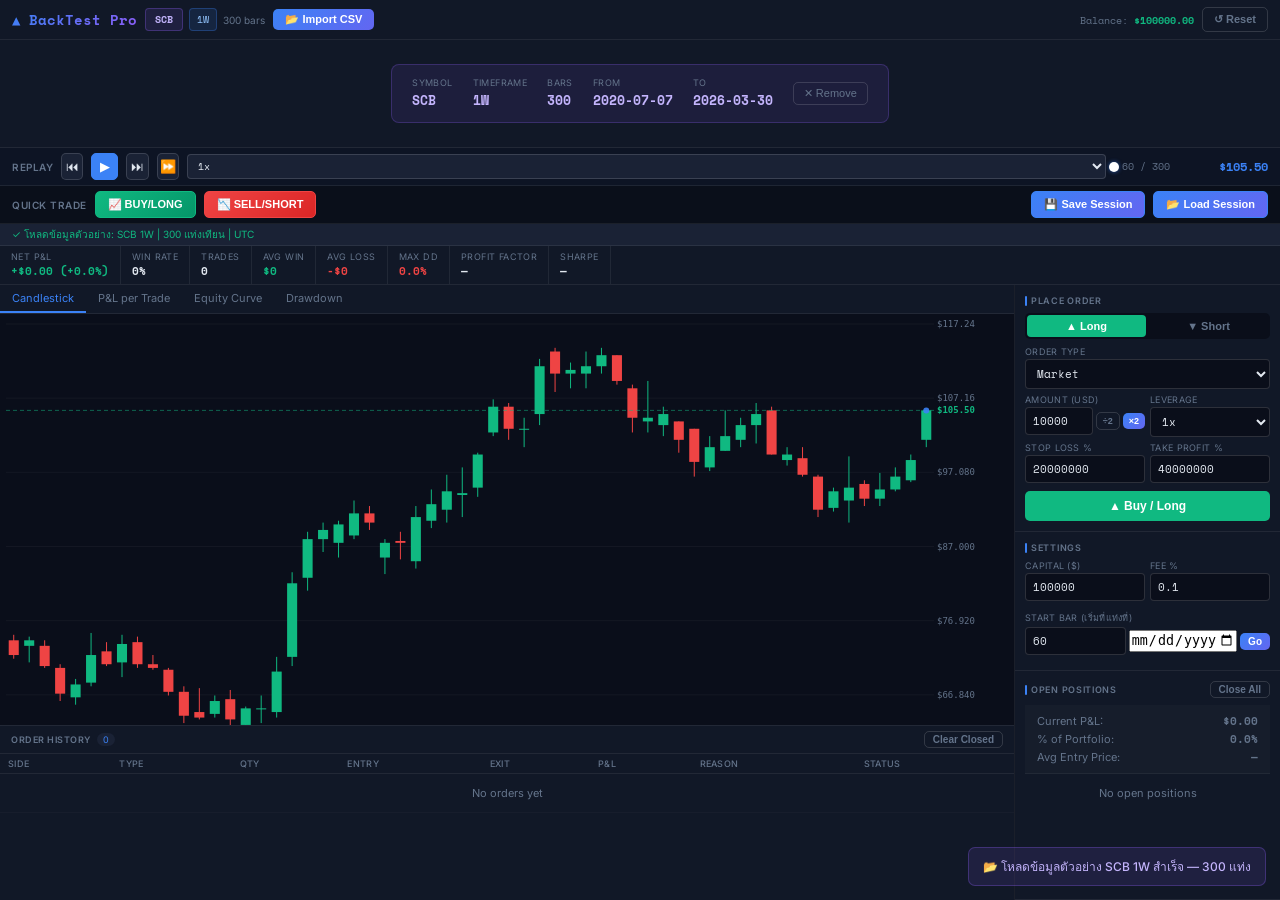
==== commit 0b4568b3: "add sessions" ====
--- a/backtest-pro.html
+++ b/backtest-pro.html
@@ -92,6 +92,9 @@
   <span class="quick-trade-label">Quick Trade</span>
   <button class="qt-btn buy-btn" onclick="quickPlaceOrder('long')">📈 BUY/LONG</button>
   <button class="qt-btn sell-btn" onclick="quickPlaceOrder('short')">📉 SELL/SHORT</button>
+  <div style="flex:1"></div>
+  <button class="qt-btn session-btn" onclick="showSaveSessionDialog()">💾 Save Session</button>
+  <button class="qt-btn session-btn" onclick="showLoadSessionDialog()">📂 Load Session</button>
 </div>
 
 <!-- STATUS -->
@@ -226,6 +229,89 @@
 
 <div class="notif" id="notif"></div>
 
+<!-- SESSION SAVE DIALOG -->
+<div class="modal" id="saveSessionDialog" style="display:none">
+  <div class="modal-content">
+    <div class="modal-header">
+      <h3>💾 Save Trading Session</h3>
+      <button class="modal-close" onclick="closeSaveSessionDialog()">×</button>
+    </div>
+    <div class="modal-body">
+      <div class="form-group">
+        <label>Session Name:</label>
+        <input type="text" id="sessionNameInput" placeholder="My Trading Session" maxlength="50">
+      </div>
+      <div class="form-group">
+        <label>Notes (optional):</label>
+        <textarea id="sessionNotesInput" placeholder="Add notes about this trading session..." rows="3"></textarea>
+      </div>
+      <div class="session-summary">
+        <h4>Current Session Summary:</h4>
+        <div class="summary-grid">
+          <div class="summary-item">
+            <span class="summary-label">Symbol:</span>
+            <span class="summary-value" id="summarySymbol">—</span>
+          </div>
+          <div class="summary-item">
+            <span class="summary-label">Timeframe:</span>
+            <span class="summary-value" id="summaryTimeframe">—</span>
+          </div>
+          <div class="summary-item">
+            <span class="summary-label">Current Bar:</span>
+            <span class="summary-value" id="summaryCurrentBar">—</span>
+          </div>
+          <div class="summary-item">
+            <span class="summary-label">Current Date:</span>
+            <span class="summary-value" id="summaryCurrentDate">—</span>
+          </div>
+          <div class="summary-item">
+            <span class="summary-label">Balance:</span>
+            <span class="summary-value" id="summaryBalance">—</span>
+          </div>
+          <div class="summary-item">
+            <span class="summary-label">Open Positions:</span>
+            <span class="summary-value" id="summaryOpenPositions">—</span>
+          </div>
+          <div class="summary-item">
+            <span class="summary-label">Total Trades:</span>
+            <span class="summary-value" id="summaryTotalTrades">—</span>
+          </div>
+          <div class="summary-item">
+            <span class="summary-label">Net P&L:</span>
+            <span class="summary-value" id="summaryNetPnL">—</span>
+          </div>
+        </div>
+      </div>
+    </div>
+    <div class="modal-footer">
+      <button class="abtn ghost" onclick="closeSaveSessionDialog()">Cancel</button>
+      <button class="abtn" onclick="saveSession()">Save Session</button>
+    </div>
+  </div>
+</div>
+
+<!-- SESSION LOAD DIALOG -->
+<div class="modal" id="loadSessionDialog" style="display:none">
+  <div class="modal-content">
+    <div class="modal-header">
+      <h3>📂 Load Trading Session</h3>
+      <button class="modal-close" onclick="closeLoadSessionDialog()">×</button>
+    </div>
+    <div class="modal-body">
+      <div class="form-group">
+        <label>Saved Sessions:</label>
+        <div class="sessions-list" id="sessionsList">
+          <div class="empty-sessions">No saved sessions found</div>
+        </div>
+      </div>
+    </div>
+    <div class="modal-footer">
+      <button class="abtn ghost" onclick="closeLoadSessionDialog()">Cancel</button>
+      <button class="abtn" onclick="exportAllSessions()">Export All</button>
+    </div>
+  </div>
+</div>
+
 <script src="constants.js"></script>
 <script>
 // ── STATE ─────────────────────────────────────────────────────────────────
@@ -1258,6 +1344,262 @@
   clearTimeout(el._t);el._t=setTimeout(()=>el.classList.remove('show'),3500);
 }
 
+// ── SESSION MANAGEMENT ───────────────────────────────────────────────────────
+function showSaveSessionDialog() {
+  if (!S.allBars.length) {
+    notif('No data to save. Please load data first.', 'warn');
+    return;
+  }
+  
+  // Update summary
+  const open = S.orders.filter(o => o.status === 'open');
+  const closed = S.orders.filter(o => o.status === 'closed');
+  const totalPnL = closed.reduce((sum, o) => sum + o.pnl, 0);
+  const currentBar = S.allBars[S.visIdx - 1];
+  
+  document.getElementById('summarySymbol').textContent = S.sym || '—';
+  document.getElementById('summaryTimeframe').textContent = S.tf || '—';
+  document.getElementById('summaryCurrentBar').textContent = S.visIdx + ' / ' + S.allBars.length;
+  document.getElementById('summaryCurrentDate').textContent = currentBar ? formatDate(currentBar.t) : '—';
+  document.getElementById('summaryBalance').textContent = '$' + S.bal.toFixed(2);
+  document.getElementById('summaryOpenPositions').textContent = open.length;
+  document.getElementById('summaryTotalTrades').textContent = S.orders.length;
+  document.getElementById('summaryNetPnL').textContent = (totalPnL >= 0 ? '+' : '') + '$' + totalPnL.toFixed(2);
+  
+  // Clear inputs
+  document.getElementById('sessionNameInput').value = '';
+  document.getElementById('sessionNotesInput').value = '';
+  
+  // Show dialog
+  document.getElementById('saveSessionDialog').style.display = 'flex';
+  document.getElementById('sessionNameInput').focus();
+}
+
+function closeSaveSessionDialog() {
+  document.getElementById('saveSessionDialog').style.display = 'none';
+}
+
+function saveSession() {
+  const name = document.getElementById('sessionNameInput').value.trim();
+  const notes = document.getElementById('sessionNotesInput').value.trim();
+  
+  if (!name) {
+    notif('Please enter a session name', 'warn');
+    return;
+  }
+  
+  const session = {
+    id: Date.now(),
+    name: name,
+    notes: notes,
+    savedAt: new Date().toISOString(),
+    data: {
+      sym: S.sym,
+      tf: S.tf,
+      source: S.source,
+      csvMeta: S.csvMeta,
+      allBars: S.allBars,
+      visIdx: S.visIdx,
+      orders: S.orders,
+      oid: S.oid,
+      bal: S.bal,
+      startBal: S.startBal,
+      side: S.side,
+      settings: {
+        capital: document.getElementById('cCap').value,
+        fee: document.getElementById('cFee').value,
+        leverage: document.getElementById('oLev').value,
+        stopLoss: document.getElementById('oSL').value,
+        takeProfit: document.getElementById('oTP').value,
+        amount: document.getElementById('oQty').value,
+        startBar: document.getElementById('startBarInput').value
+      }
+    }
+  };
+  
+  // Save to localStorage
+  const sessions = JSON.parse(localStorage.getItem('tradingSessions') || '[]');
+  sessions.push(session);
+  localStorage.setItem('tradingSessions', JSON.stringify(sessions));
+  
+  closeSaveSessionDialog();
+  notif(`Session "${name}" saved successfully!`, 'pos');
+}
+
+function showLoadSessionDialog() {
+  const sessions = JSON.parse(localStorage.getItem('tradingSessions') || '[]');
+  const sessionsList = document.getElementById('sessionsList');
+  
+  if (sessions.length === 0) {
+    sessionsList.innerHTML = '<div class="empty-sessions">No saved sessions found</div>';
+  } else {
+    sessionsList.innerHTML = sessions.map(session => {
+      const date = new Date(session.savedAt);
+      const open = session.data.orders.filter(o => o.status === 'open').length;
+      const total = session.data.orders.length;
+      const pnl = session.data.orders
+        .filter(o => o.status === 'closed')
+        .reduce((sum, o) => sum + o.pnl, 0);
+      
+      return `
+        <div class="session-item" onclick="loadSession(${session.id})">
+          <div class="session-item-header">
+            <span class="session-name">${session.name}</span>
+            <span class="session-date">${date.toLocaleDateString()} ${date.toLocaleTimeString()}</span>
+          </div>
+          ${session.notes ? `<div class="session-notes">${session.notes}</div>` : ''}
+          <div class="session-stats">
+            <span>${session.data.sym} ${session.data.tf}</span>
+            <span>Open: ${open}</span>
+            <span>Total: ${total}</span>
+            <span>P&L: ${(pnl >= 0 ? '+' : '') + '$' + pnl.toFixed(2)}</span>
+          </div>
+        </div>
+      `;
+    }).join('');
+  }
+  
+  document.getElementById('loadSessionDialog').style.display = 'flex';
+}
+
+function closeLoadSessionDialog() {
+  document.getElementById('loadSessionDialog').style.display = 'none';
+}
+
+function loadSession(sessionId) {
+  const sessions = JSON.parse(localStorage.getItem('tradingSessions') || '[]');
+  const session = sessions.find(s => s.id === sessionId);
+  
+  if (!session) {
+    notif('Session not found', 'warn');
+    return;
+  }
+  
+  // Restore session data
+  const data = session.data;
+  S.sym = data.sym;
+  S.tf = data.tf;
+  S.source = data.source;
+  S.csvMeta = data.csvMeta;
+  S.allBars = data.allBars;
+  S.visIdx = data.visIdx;
+  S.orders = data.orders;
+  S.oid = data.oid;
+  S.bal = data.bal;
+  S.startBal = data.startBal;
+  S.side = data.side;
+  
+  // Restore form settings
+  document.getElementById('cCap').value = data.settings.capital;
+  document.getElementById('cFee').value = data.settings.fee;
+  document.getElementById('oLev').value = data.settings.leverage;
+  document.getElementById('oSL').value = data.settings.stopLoss;
+  document.getElementById('oTP').value = data.settings.takeProfit;
+  document.getElementById('oQty').value = data.settings.amount;
+  document.getElementById('startBarInput').value = data.settings.startBar;
+  
+  // Update UI
+  if (S.source === 'csv' && S.csvMeta) {
+    document.getElementById('csvPanel').classList.add('show');
+    document.getElementById('csvLoadedInfo').style.display = 'flex';
+    document.getElementById('dropZone').style.display = 'none';
+    document.getElementById('metaSym').textContent = S.csvMeta.sym;
+    document.getElementById('metaTf').textContent = S.csvMeta.tf;
+    document.getElementById('metaBars').textContent = S.allBars.length;
+    document.getElementById('metaFrom').textContent = formatDate(S.allBars[0].t);
+    document.getElementById('metaTo').textContent = formatDate(S.allBars[S.allBars.length - 1].t);
+    
+    // Set date input min/max values
+    const dateInput = document.getElementById('startDateInput');
+    dateInput.min = formatDate(S.allBars[0].t);
+    dateInput.max = formatDate(S.allBars[S.allBars.length - 1].t);
+    
+    // Topbar pills
+    document.getElementById('csvInfo').style.display = 'flex';
+    document.getElementById('csvSymPill').style.display = 'inline-block';
+    document.getElementById('csvSymPill').textContent = S.csvMeta.sym;
+    document.getElementById('csvTfPill').textContent = S.csvMeta.tf;
+    document.getElementById('csvRowsPill').textContent = S.allBars.length + ' bars';
+  }
+  
+  closeLoadSessionDialog();
+  refreshAll();
+  notif(`Session "${session.name}" loaded successfully!`, 'pos');
+}
+
+function deleteSession(sessionId) {
+  if (!confirm('Are you sure you want to delete this session?')) {
+    return;
+  }
+  
+  const sessions = JSON.parse(localStorage.getItem('tradingSessions') || '[]');
+  const filtered = sessions.filter(s => s.id !== sessionId);
+  localStorage.setItem('tradingSessions', JSON.stringify(filtered));
+  
+  showLoadSessionDialog(); // Refresh the list
+  notif('Session deleted', 'info');
+}
+
+function exportAllSessions() {
+  const sessions = JSON.parse(localStorage.getItem('tradingSessions') || '[]');
+  
+  if (sessions.length === 0) {
+    notif('No sessions to export', 'warn');
+    return;
+  }
+  
+  const exportData = {
+    version: '1.0',
+    exportedAt: new Date().toISOString(),
+    sessions: sessions
+  };
+  
+  const blob = new Blob([JSON.stringify(exportData, null, 2)], { type: 'application/json' });
+  const url = URL.createObjectURL(blob);
+  const a = document.createElement('a');
+  a.href = url;
+  a.download = `trading-sessions-${new Date().toISOString().split('T')[0]}.json`;
+  document.body.appendChild(a);
+  a.click();
+  document.body.removeChild(a);
+  URL.revokeObjectURL(url);
+  
+  notif(`Exported ${sessions.length} sessions`, 'pos');
+}
+
+function importSessions(event) {
+  const file = event.target.files[0];
+  if (!file) return;
+  
+  const reader = new FileReader();
+  reader.onload = function(e) {
+    try {
+      const importData = JSON.parse(e.target.result);
+      
+      if (!importData.sessions || !Array.isArray(importData.sessions)) {
+        throw new Error('Invalid session file format');
+      }
+      
+      const existingSessions = JSON.parse(localStorage.getItem('tradingSessions') || '[]');
+      const mergedSessions = [...existingSessions, ...importData.sessions];
+      
+      // Remove duplicates by ID
+      const uniqueSessions = mergedSessions.filter((session, index, arr) => 
+        arr.findIndex(s => s.id === session.id) === index
+      );
+      
+      localStorage.setItem('tradingSessions', JSON.stringify(uniqueSessions));
+      notif(`Imported ${importData.sessions.length} sessions`, 'pos');
+      showLoadSessionDialog(); // Refresh the list
+      
+    } catch (error) {
+      notif('Failed to import sessions: ' + error.message, 'warn');
+    }
+  };
+  
+  reader.readAsText(file);
+}
+
 // ── INIT ──────────────────────────────────────────────────────────────────
 resize();
 // Load default data on startup
--- a/style.css
+++ b/style.css
@@ -93,8 +93,53 @@
 .qt-btn.buy-btn:hover{background:linear-gradient(135deg,#059669,var(--green));border-color:#059669;}
 .qt-btn.sell-btn{background:linear-gradient(135deg,var(--red),#dc2626);border-color:var(--red);color:#fff;}
 .qt-btn.sell-btn:hover{background:linear-gradient(135deg,#dc2626,var(--red));border-color:#dc2626;}
-
-/* STATUS */
+.qt-btn.session-btn{background:linear-gradient(135deg,var(--accent),var(--accent2));border-color:var(--accent);color:#fff;}
+.qt-btn.session-btn:hover{background:linear-gradient(135deg,var(--accent2),var(--accent));border-color:var(--accent2);}
+
+/* MODALS */
+.modal{position:fixed;top:0;left:0;width:100%;height:100%;background:rgba(0,0,0,0.7);display:flex;align-items:center;justify-content:center;z-index:1000;}
+.modal-content{background:var(--bg2);border-radius:8px;max-width:600px;width:90%;max-height:80vh;overflow-y:auto;border:1px solid var(--border2);}
+.modal-header{display:flex;align-items:center;justify-content:space-between;padding:16px 20px;border-bottom:1px solid var(--border2);}
+.modal-header h3{margin:0;font-size:16px;font-weight:600;color:var(--text);}
+.modal-close{background:none;border:none;color:var(--muted);font-size:20px;cursor:pointer;padding:0;width:24px;height:24px;display:flex;align-items:center;justify-content:center;border-radius:4px;}
+.modal-close:hover{background:var(--bg3);color:var(--text);}
+.modal-body{padding:20px;}
+.modal-footer{display:flex;gap:8px;justify-content:flex-end;padding:16px 20px;border-top:1px solid var(--border2);}
+
+/* FORM STYLES */
+.form-group{margin-bottom:16px;}
+.form-group label{display:block;margin-bottom:6px;font-size:12px;font-weight:500;color:var(--text);}
+.form-group input,.form-group textarea{width:100%;padding:8px 12px;background:var(--bg3);border:1px solid var(--border2);border-radius:4px;color:var(--text);font-family:inherit;font-size:13px;outline:none;}
+.form-group input:focus,.form-group textarea:focus{border-color:var(--accent);}
+.form-group textarea{resize:vertical;min-height:60px;}
+
+/* SESSION SUMMARY */
+.session-summary{margin-top:20px;}
+.session-summary h4{margin:0 0 12px 0;font-size:14px;font-weight:600;color:var(--text);}
+.summary-grid{display:grid;grid-template-columns:repeat(2,1fr);gap:12px;}
+.summary-item{display:flex;justify-content:space-between;align-items:center;padding:8px 12px;background:var(--bg3);border-radius:4px;border:1px solid var(--border);}
+.summary-label{font-size:11px;color:var(--muted);font-weight:500;}
+.summary-value{font-size:12px;font-weight:600;color:var(--text);font-family:'Space Mono',monospace;}
+
+/* SESSIONS LIST */
+.sessions-list{max-height:300px;overflow-y:auto;border:1px solid var(--border2);border-radius:4px;background:var(--bg3);}
+.session-item{padding:12px;border-bottom:1px solid var(--border);cursor:pointer;transition:background-color .15s;}
+.session-item:last-child{border-bottom:none;}
+.session-item:hover{background:var(--bg);}
+.session-item-header{display:flex;justify-content:space-between;align-items:center;margin-bottom:4px;}
+.session-name{font-weight:600;color:var(--text);font-size:13px;}
+.session-date{font-size:11px;color:var(--muted);font-family:'Space Mono',monospace;}
+.session-notes{font-size:11px;color:var(--muted);margin-top:4px;line-height:1.4;}
+.session-stats{display:flex;gap:16px;margin-top:8px;font-size:10px;color:var(--muted);font-family:'Space Mono',monospace;}
+.empty-sessions{padding:20px;text-align:center;color:var(--muted);font-size:12px;}
+
+/* RESPONSIVE */
+@media (max-width: 768px) {
+  .summary-grid{grid-template-columns:1fr;}
+  .modal-content{width:95%;max-height:90vh;}
+  .quick-trade-bar{flex-wrap:wrap;gap:4px;}
+  .qt-btn{font-size:10px;padding:4px 8px;}
+}
 .status-bar{display:flex;align-items:center;gap:8px;padding:3px 12px;border-bottom:1px solid var(--border);flex-shrink:0;background:var(--bg3);}
 .spinner{width:10px;height:10px;border:2px solid var(--border2);border-top-color:var(--accent);border-radius:50%;animation:spin .6s linear infinite;display:none;flex-shrink:0;}
 @keyframes spin{to{transform:rotate(360deg);}}
